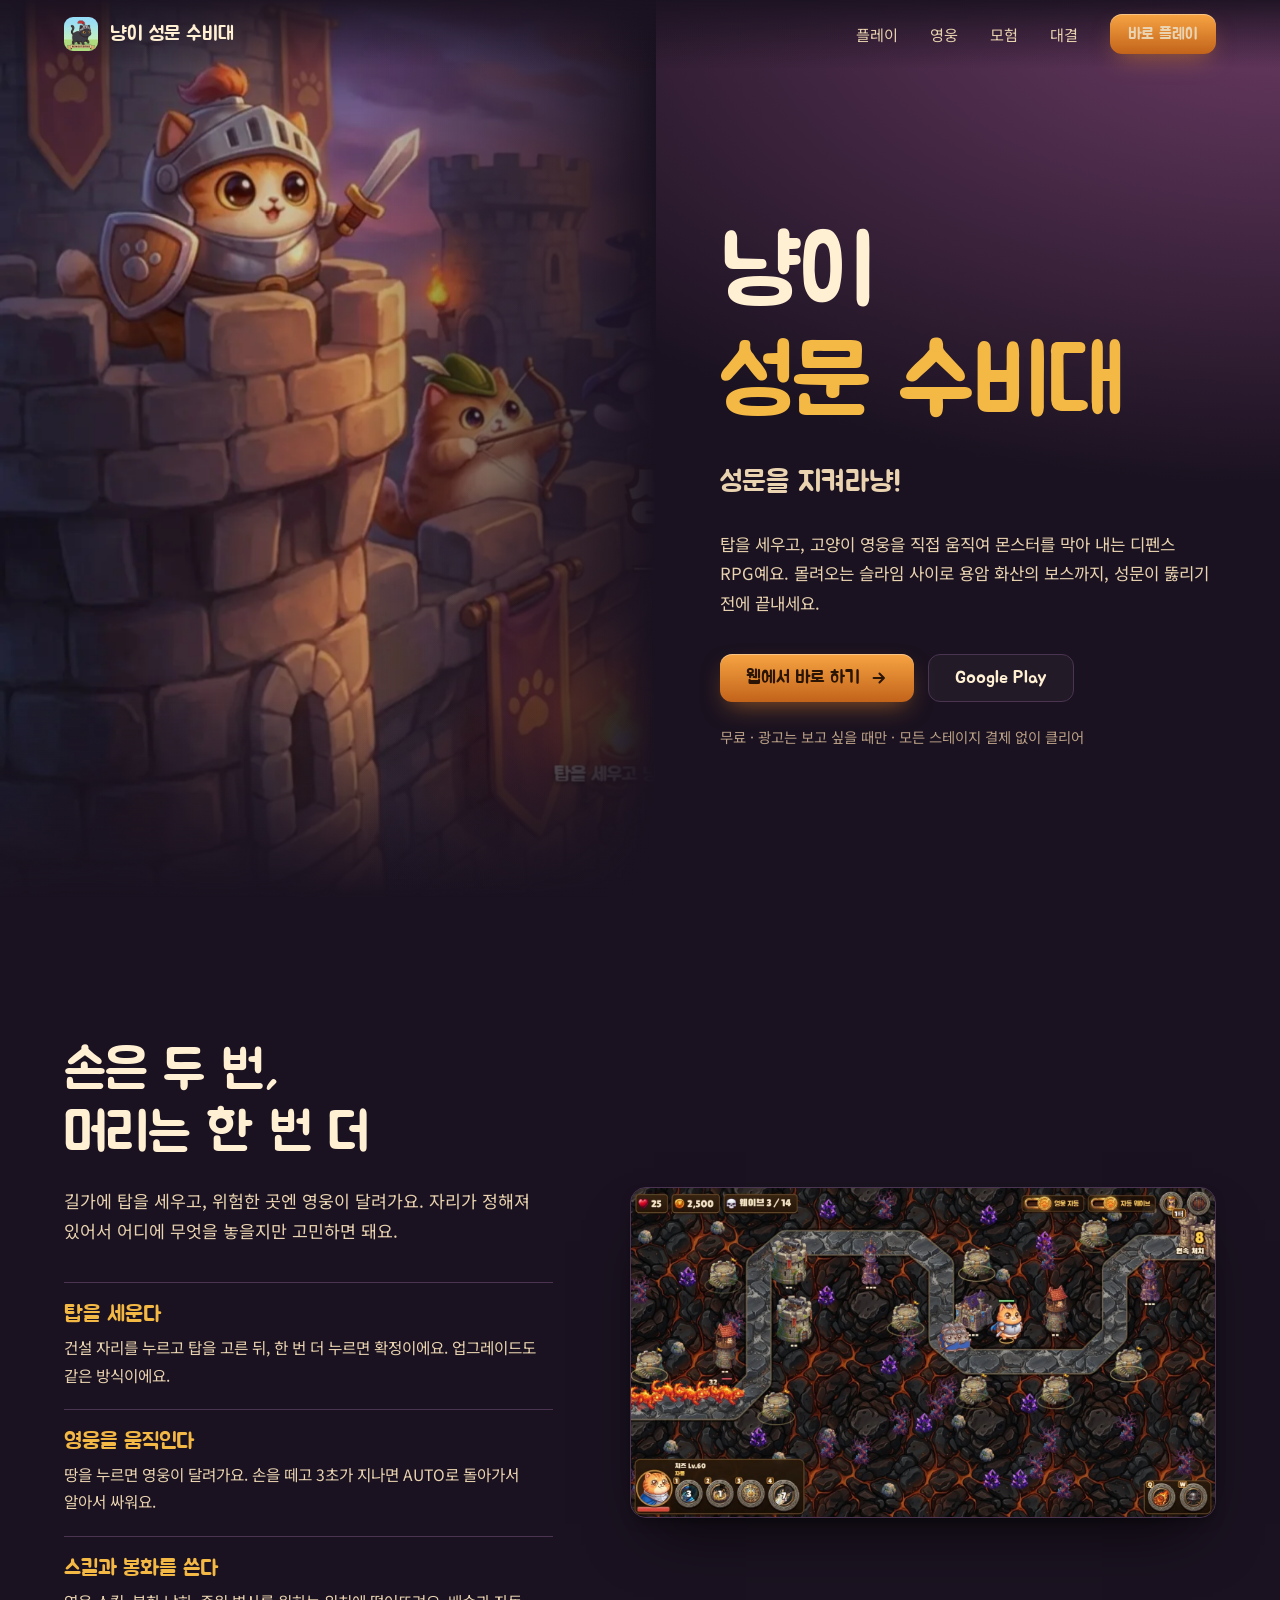
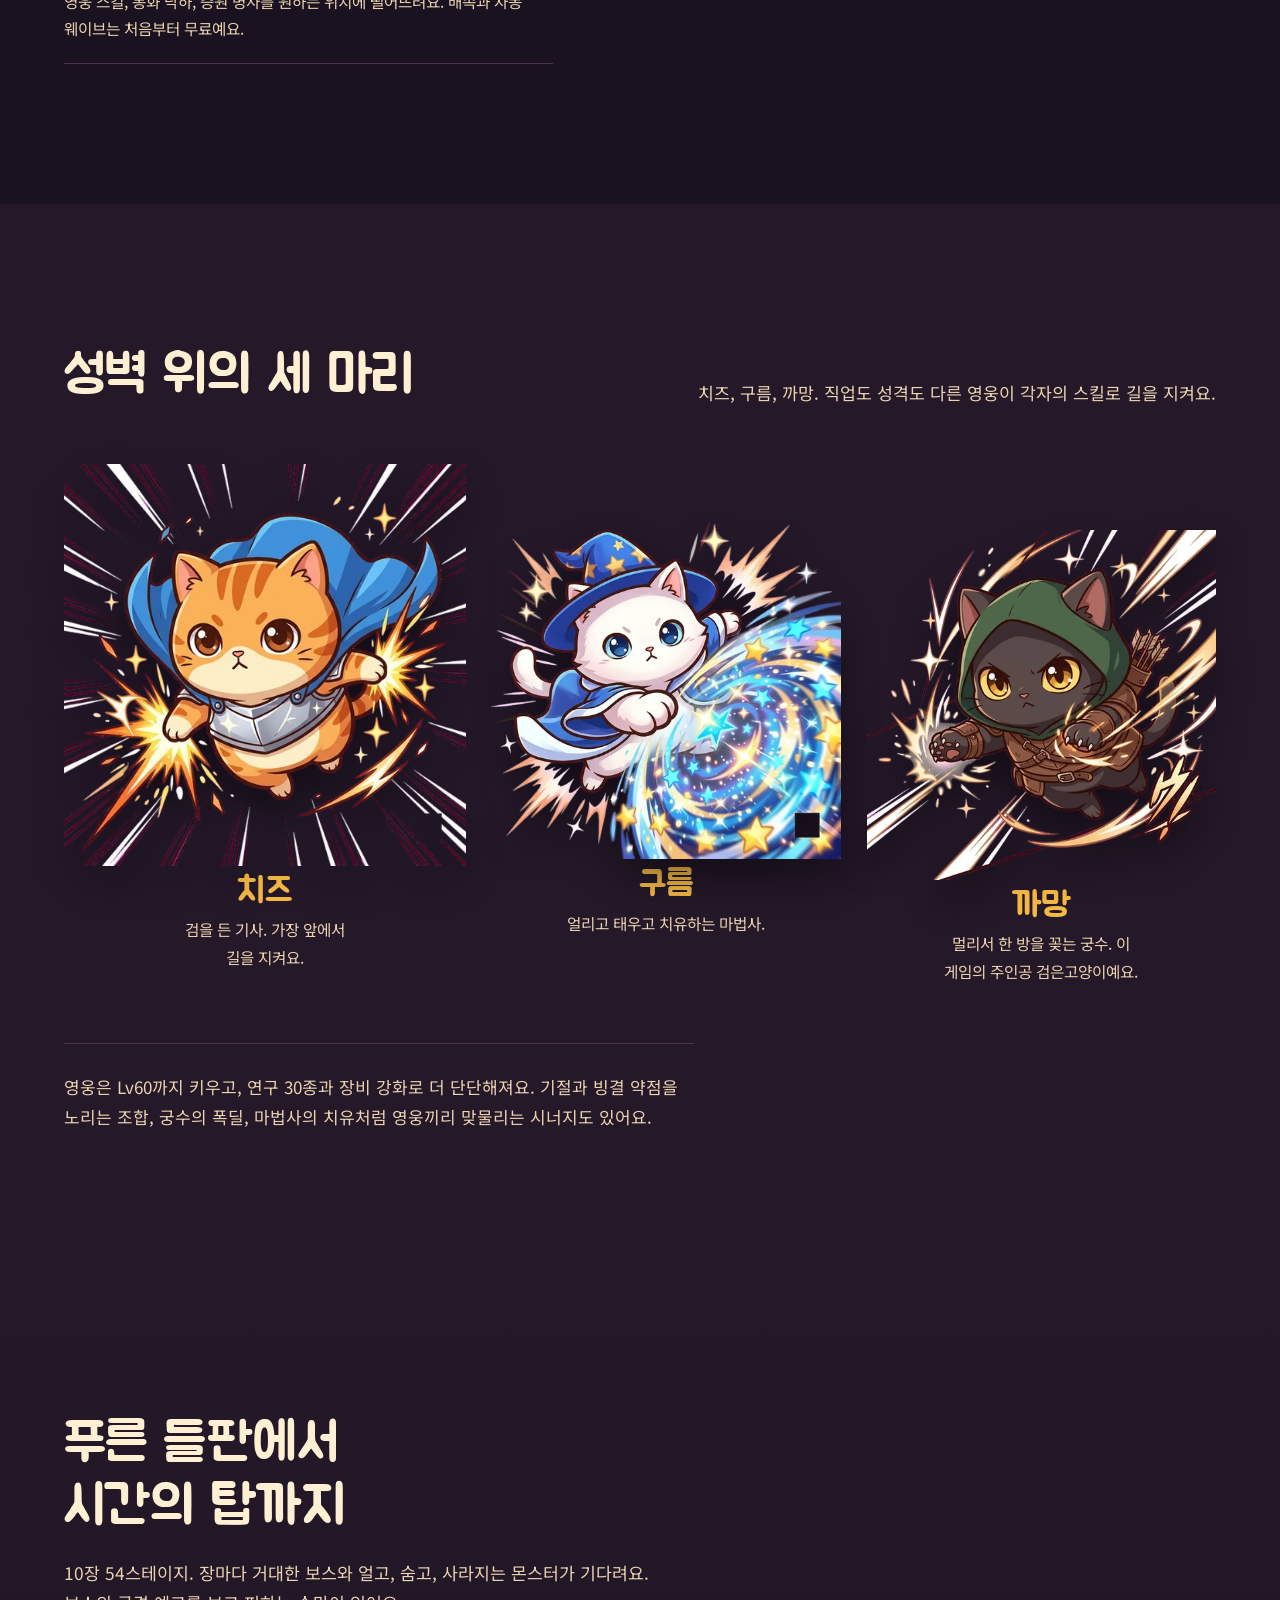
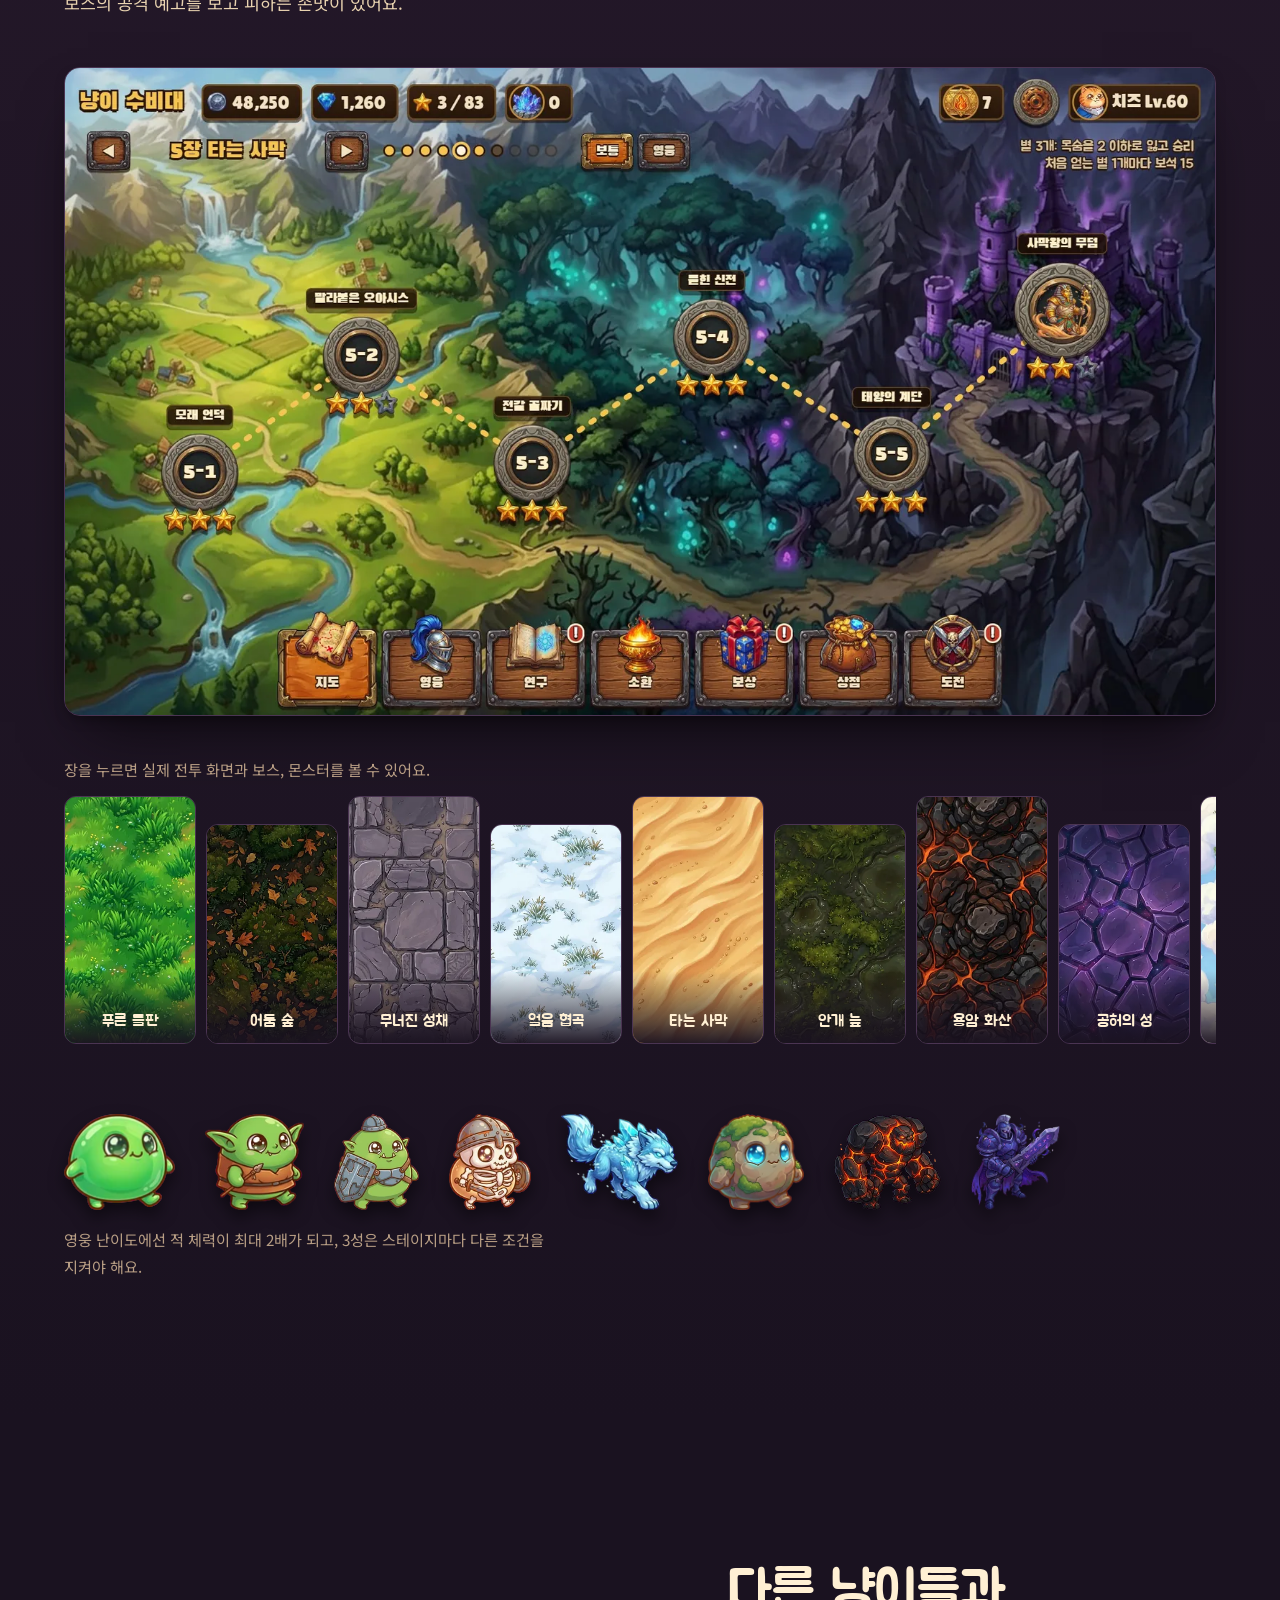
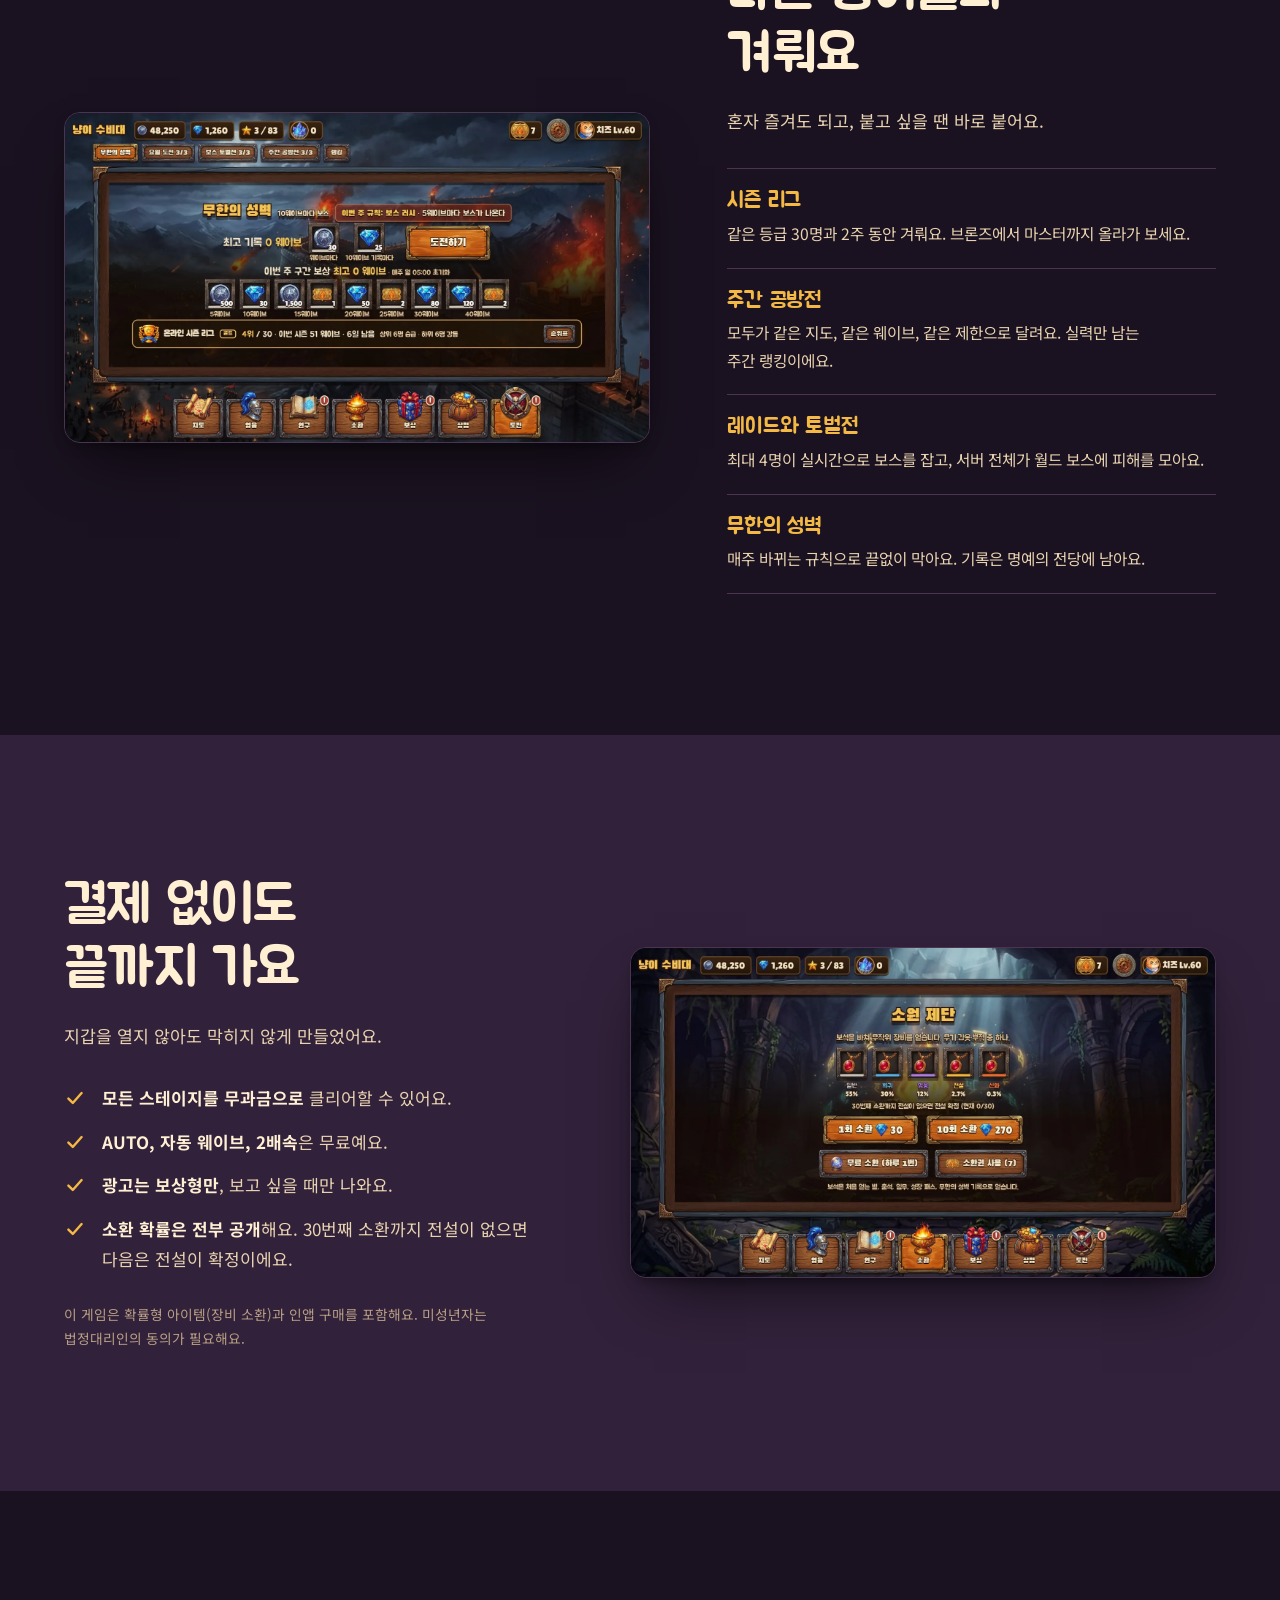
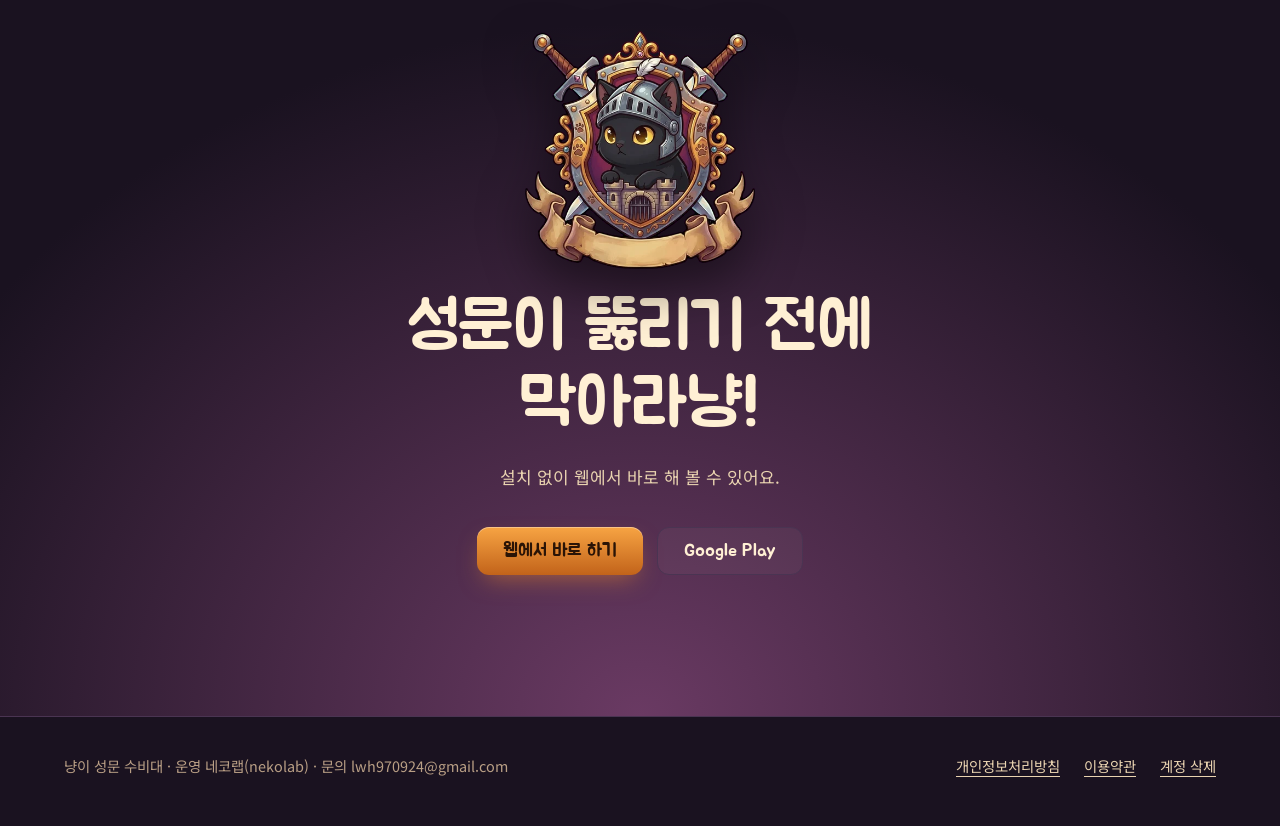
==== nyangi-gate/index.html @ e6c5aacf "feat: 냥이 성문 수비대 소개 페이지(장별 전투 화면 팝업), 허브에서 연결" ====
<!doctype html>
<html lang="ko">
<head>
  <meta charset="utf-8">
  <meta name="viewport" content="width=device-width, initial-scale=1">
  <title>냥이 성문 수비대: 고양이 디펜스</title>
  <meta name="description" content="고양이 영웅과 탑으로 성문을 지키는 모바일 디펜스 RPG. 10장 54스테이지, 온라인 시즌 리그와 주간 공방전. 모든 스테이지는 결제 없이 깰 수 있어요.">
  <meta name="theme-color" content="#1a1220">
  <meta property="og:title" content="냥이 성문 수비대">
  <meta property="og:description" content="고양이 영웅과 탑으로 성문을 지켜라냥!">
  <meta property="og:image" content="https://pabang0620.github.io/nyangi-gate/a/hero.webp">
  <meta property="og:url" content="https://pabang0620.github.io/nyangi-gate/">
  <link rel="canonical" href="https://pabang0620.github.io/nyangi-gate/">
  <link rel="icon" href="a/icon.png">
  <link rel="preconnect" href="https://fonts.googleapis.com">
  <link rel="preconnect" href="https://fonts.gstatic.com" crossorigin>
  <link rel="stylesheet" href="https://fonts.googleapis.com/css2?family=Noto+Sans+KR:wght@400;500;700&display=swap">
  <link rel="preload" href="fonts/Jua-Regular.ttf" as="font" type="font/ttf" crossorigin>
  <link rel="stylesheet" href="style.css">
</head>
<body>

<header class="bar">
  <a class="bar-brand" href="#top"><img src="a/icon.png" alt="" width="34" height="34">냥이 성문 수비대</a>
  <nav aria-label="주요 메뉴">
    <a href="#play">플레이</a>
    <a href="#cats">영웅</a>
    <a href="#adventure">모험</a>
    <a href="#online">대결</a>
    <a class="btn btn-main" href="https://pabang0620.github.io/nyangi-gate-play/" style="min-height:40px;padding:0 18px;font-size:1rem">바로 플레이</a>
  </nav>
</header>

<main id="top">
  <div class="hero">
    <div class="hero-art">
      <img src="a/hero.webp" alt="성벽 위에서 성문을 지키는 기사, 궁수, 마법사 고양이" width="780" height="1080" fetchpriority="high">
    </div>
    <div class="hero-text">
      <h1>냥이<b>성문 수비대</b></h1>
      <p class="hero-tag">성문을 지켜라냥!</p>
      <p class="hero-sub">탑을 세우고, 고양이 영웅을 직접 움직여 몬스터를 막아 내는 디펜스 RPG예요. 몰려오는 슬라임 사이로 용암 화산의 보스까지, 성문이 뚫리기 전에 끝내세요.</p>
      <div class="hero-cta">
        <a class="btn btn-main" href="https://pabang0620.github.io/nyangi-gate-play/">웹에서 바로 하기
          <svg viewBox="0 0 20 20" fill="none" stroke="currentColor" stroke-width="2.2" stroke-linecap="round" stroke-linejoin="round" aria-hidden="true"><path d="M4 10h11M10.5 5l5 5-5 5"/></svg>
        </a>
        <a class="btn btn-ghost" href="https://play.google.com/store/apps/details?id=com.nyangi.gate">Google Play</a>
      </div>
      <p class="hero-note">무료 · 광고는 보고 싶을 때만 · 모든 스테이지 결제 없이 클리어</p>
    </div>
  </div>

  <section class="play" id="play">
    <div class="wrap play-grid">
      <div>
        <h2>손은 두 번,<br>머리는 한 번 더</h2>
        <p class="lead">길가에 탑을 세우고, 위험한 곳엔 영웅이 달려가요. 자리가 정해져 있어서 어디에 무엇을 놓을지만 고민하면 돼요.</p>
        <div class="steps">
          <div>
            <h3>탑을 세운다</h3>
            <p>건설 자리를 누르고 탑을 고른 뒤, 한 번 더 누르면 확정이에요. 업그레이드도 같은 방식이에요.</p>
          </div>
          <div>
            <h3>영웅을 움직인다</h3>
            <p>땅을 누르면 영웅이 달려가요. 손을 떼고 3초가 지나면 AUTO로 돌아가서 알아서 싸워요.</p>
          </div>
          <div>
            <h3>스킬과 봉화를 쓴다</h3>
            <p>영웅 스킬, 봉화 낙하, 증원 병사를 원하는 위치에 떨어뜨려요. 배속과 자동 웨이브는 처음부터 무료예요.</p>
          </div>
        </div>
      </div>
      <figure class="shot">
        <img src="a/battle.webp" alt="용암 화산 전투 화면. 용암 길 위로 도마뱀 몬스터가 몰려오고 탑과 영웅이 막고 있다" width="1600" height="900" loading="lazy">
      </figure>
    </div>
  </section>

  <section class="cats" id="cats">
    <div class="wrap">
      <div class="cats-head">
        <h2>성벽 위의 세 마리</h2>
        <p class="lead" style="margin:0">치즈, 구름, 까망. 직업도 성격도 다른 영웅이 각자의 스킬로 길을 지켜요.</p>
      </div>
      <div class="cat-row">
        <div class="cat">
          <img src="a/cat_knight.webp" alt="망토를 휘날리며 달려드는 기사 고양이 치즈" width="520" height="520" loading="lazy">
          <h3>치즈</h3>
          <p>검을 든 기사. 가장 앞에서 길을 지켜요.</p>
        </div>
        <div class="cat">
          <img src="a/cat_mage.webp" alt="지팡이를 든 마법사 고양이 구름" width="520" height="503" loading="lazy">
          <h3>구름</h3>
          <p>얼리고 태우고 치유하는 마법사.</p>
        </div>
        <div class="cat">
          <img src="a/cat_ranger.webp" alt="활을 든 궁수 고양이 까망" width="520" height="520" loading="lazy">
          <h3>까망</h3>
          <p>멀리서 한 방을 꽂는 궁수. 이 게임의 주인공 검은고양이예요.</p>
        </div>
      </div>
      <p class="synergy">영웅은 Lv60까지 키우고, 연구 30종과 장비 강화로 더 단단해져요. 기절과 빙결 약점을 노리는 조합, 궁수의 폭딜, 마법사의 치유처럼 영웅끼리 맞물리는 시너지도 있어요.</p>
    </div>
  </section>

  <section class="adv" id="adventure">
    <div class="wrap">
      <h2>푸른 들판에서<br>시간의 탑까지</h2>
      <p class="lead">10장 54스테이지. 장마다 거대한 보스와 얼고, 숨고, 사라지는 몬스터가 기다려요. 보스의 공격 예고를 보고 피하는 손맛이 있어요.</p>
      <figure class="shot">
        <img src="a/map.webp" alt="5장 타는 사막 월드맵. 스테이지가 별 3개 기준으로 이어져 있다" width="1600" height="900" loading="lazy">
      </figure>
      <p class="chapters-hint">장을 누르면 실제 전투 화면과 보스, 몬스터를 볼 수 있어요.</p>
      <div class="chapters" role="list" aria-label="10개 장">
        <button type="button" class="chapter" role="listitem" data-i="0" aria-haspopup="dialog" aria-label="1장 푸른 들판 자세히 보기"><img src="a/bg_grass.webp" alt="" loading="lazy"><span>푸른 들판</span></button>
        <button type="button" class="chapter" role="listitem" data-i="1" aria-haspopup="dialog" aria-label="2장 어둠 숲 자세히 보기"><img src="a/bg_forest.webp" alt="" loading="lazy"><span>어둠 숲</span></button>
        <button type="button" class="chapter" role="listitem" data-i="2" aria-haspopup="dialog" aria-label="3장 무너진 성채 자세히 보기"><img src="a/bg_ruin.webp" alt="" loading="lazy"><span>무너진 성채</span></button>
        <button type="button" class="chapter" role="listitem" data-i="3" aria-haspopup="dialog" aria-label="4장 얼음 협곡 자세히 보기"><img src="a/bg_snow.webp" alt="" loading="lazy"><span>얼음 협곡</span></button>
        <button type="button" class="chapter" role="listitem" data-i="4" aria-haspopup="dialog" aria-label="5장 타는 사막 자세히 보기"><img src="a/bg_desert.webp" alt="" loading="lazy"><span>타는 사막</span></button>
        <button type="button" class="chapter" role="listitem" data-i="5" aria-haspopup="dialog" aria-label="6장 안개 늪 자세히 보기"><img src="a/bg_swamp.webp" alt="" loading="lazy"><span>안개 늪</span></button>
        <button type="button" class="chapter" role="listitem" data-i="6" aria-haspopup="dialog" aria-label="7장 용암 화산 자세히 보기"><img src="a/bg_volcano.webp" alt="" loading="lazy"><span>용암 화산</span></button>
        <button type="button" class="chapter" role="listitem" data-i="7" aria-haspopup="dialog" aria-label="8장 공허의 성 자세히 보기"><img src="a/bg_void.webp" alt="" loading="lazy"><span>공허의 성</span></button>
        <button type="button" class="chapter" role="listitem" data-i="8" aria-haspopup="dialog" aria-label="9장 하늘 정원 자세히 보기"><img src="a/bg_sky.webp" alt="" loading="lazy"><span>하늘 정원</span></button>
        <button type="button" class="chapter" role="listitem" data-i="9" aria-haspopup="dialog" aria-label="10장 시간의 탑 자세히 보기"><img src="a/bg_clock.webp" alt="" loading="lazy"><span>시간의 탑</span></button>
      </div>
      <div class="mobs" aria-hidden="true">
        <img src="a/e_slime.webp" alt="" loading="lazy">
        <img src="a/e_goblin.webp" alt="" loading="lazy">
        <img src="a/e_orc.webp" alt="" loading="lazy">
        <img src="a/e_skeleton.webp" alt="" loading="lazy">
        <img src="a/e_frostwolf.webp" alt="" loading="lazy">
        <img src="a/e_golem.webp" alt="" loading="lazy">
        <img src="a/e_lavagolem.webp" alt="" loading="lazy">
        <img src="a/e_voidknight.webp" alt="" loading="lazy">
      </div>
      <p class="mobs-note">영웅 난이도에선 적 체력이 최대 2배가 되고, 3성은 스테이지마다 다른 조건을 지켜야 해요.</p>
    </div>
  </section>

  <section class="online" id="online">
    <div class="wrap online-grid">
      <figure class="shot">
        <img src="a/league.webp" alt="무한의 성벽 도전 화면. 주간 구간 보상과 온라인 시즌 리그 순위가 보인다" width="1600" height="900" loading="lazy">
      </figure>
      <div>
        <h2>다른 냥이들과<br>겨뤄요</h2>
        <p class="lead">혼자 즐겨도 되고, 붙고 싶을 땐 바로 붙어요.</p>
        <div class="modes">
          <div>
            <h3>시즌 리그</h3>
            <p>같은 등급 30명과 2주 동안 겨뤄요. 브론즈에서 마스터까지 올라가 보세요.</p>
          </div>
          <div>
            <h3>주간 공방전</h3>
            <p>모두가 같은 지도, 같은 웨이브, 같은 제한으로 달려요. 실력만 남는 주간 랭킹이에요.</p>
          </div>
          <div>
            <h3>레이드와 토벌전</h3>
            <p>최대 4명이 실시간으로 보스를 잡고, 서버 전체가 월드 보스에 피해를 모아요.</p>
          </div>
          <div>
            <h3>무한의 성벽</h3>
            <p>매주 바뀌는 규칙으로 끝없이 막아요. 기록은 명예의 전당에 남아요.</p>
          </div>
        </div>
      </div>
    </div>
  </section>

  <section class="fair" id="fair">
    <div class="wrap fair-grid">
      <div>
        <h2>결제 없이도<br>끝까지 가요</h2>
        <p class="lead">지갑을 열지 않아도 막히지 않게 만들었어요.</p>
        <ul>
          <li>
            <svg viewBox="0 0 20 20" fill="none" stroke="currentColor" stroke-width="2.2" stroke-linecap="round" stroke-linejoin="round" aria-hidden="true"><path d="M4 10.5l4 4 8-9"/></svg>
            <span><b>모든 스테이지를 무과금으로</b> 클리어할 수 있어요.</span>
          </li>
          <li>
            <svg viewBox="0 0 20 20" fill="none" stroke="currentColor" stroke-width="2.2" stroke-linecap="round" stroke-linejoin="round" aria-hidden="true"><path d="M4 10.5l4 4 8-9"/></svg>
            <span><b>AUTO, 자동 웨이브, 2배속</b>은 무료예요.</span>
          </li>
          <li>
            <svg viewBox="0 0 20 20" fill="none" stroke="currentColor" stroke-width="2.2" stroke-linecap="round" stroke-linejoin="round" aria-hidden="true"><path d="M4 10.5l4 4 8-9"/></svg>
            <span><b>광고는 보상형만</b>, 보고 싶을 때만 나와요.</span>
          </li>
          <li>
            <svg viewBox="0 0 20 20" fill="none" stroke="currentColor" stroke-width="2.2" stroke-linecap="round" stroke-linejoin="round" aria-hidden="true"><path d="M4 10.5l4 4 8-9"/></svg>
            <span><b>소환 확률은 전부 공개</b>해요. 30번째 소환까지 전설이 없으면 다음은 전설이 확정이에요.</span>
          </li>
        </ul>
        <p class="fine">이 게임은 확률형 아이템(장비 소환)과 인앱 구매를 포함해요. 미성년자는 법정대리인의 동의가 필요해요.</p>
      </div>
      <figure class="shot">
        <img src="a/summon.webp" alt="소원 제단 소환 화면. 일반 55%, 희귀 30%, 영웅 12%, 전설 2.7%, 신화 0.3% 확률이 적혀 있다" width="1600" height="900" loading="lazy">
      </figure>
    </div>
  </section>

  <section class="final">
    <div class="wrap">
      <img src="a/emblem.webp" alt="" width="420" height="435" loading="lazy">
      <h2>성문이 뚫리기 전에<br>막아라냥!</h2>
      <p>설치 없이 웹에서 바로 해 볼 수 있어요.</p>
      <div class="hero-cta">
        <a class="btn btn-main" href="https://pabang0620.github.io/nyangi-gate-play/">웹에서 바로 하기</a>
        <a class="btn btn-ghost" href="https://play.google.com/store/apps/details?id=com.nyangi.gate">Google Play</a>
      </div>
    </div>
  </section>
</main>

<footer>
  <div class="wrap">
    <span>냥이 성문 수비대 · 운영 네코랩(nekolab) · 문의 lwh970924@gmail.com</span>
    <nav aria-label="약관">
      <a href="https://pabang0620.github.io/nyangi-gate-play/policy/privacy.html">개인정보처리방침</a>
      <a href="https://pabang0620.github.io/nyangi-gate-play/policy/terms.html">이용약관</a>
      <a href="https://sites.google.com/view/nyangi-gate-policy/delete-account">계정 삭제</a>
    </nav>
  </div>
</footer>


<div class="cdlg" id="cdlg" role="dialog" aria-modal="true" aria-labelledby="cdlg-title" hidden>
  <div class="cdlg-back" data-close></div>
  <div class="cdlg-card">
    <button type="button" class="cdlg-x" data-close aria-label="닫기">&times;</button>
    <button type="button" class="cdlg-nav cdlg-prev" aria-label="이전 장">&#8249;</button>
    <button type="button" class="cdlg-nav cdlg-next" aria-label="다음 장">&#8250;</button>
    <img class="cdlg-img" id="cdlg-img" alt="">
    <div class="cdlg-body">
      <p class="cdlg-no" id="cdlg-no"></p>
      <h3 id="cdlg-title"></h3>
      <p class="cdlg-boss" id="cdlg-boss"></p>
      <p class="cdlg-story" id="cdlg-story"></p>
      <ul class="cdlg-mobs" id="cdlg-mobs"></ul>
    </div>
  </div>
</div>
<script>
(function () {
  var dlg = document.getElementById('cdlg'), data = null, cur = 0, opener = null;
  function load() { return data ? Promise.resolve(data) : fetch('chapters.json').then(function (r) { return r.json(); }).then(function (d) { data = d; return d; }); }
  function pad(n) { return (n < 10 ? '0' : '') + n; }
  function draw() {
    var c = data[cur];
    document.getElementById('cdlg-img').src = 'a/ch' + pad(c.chapter) + '.webp';
    document.getElementById('cdlg-img').alt = c.chapter + '장 ' + c.name + ' 전투 화면. ' + c.boss.name + ' 보스전';
    document.getElementById('cdlg-no').textContent = c.chapter + '장 · ' + c.stages + '스테이지';
    document.getElementById('cdlg-title').textContent = c.name;
    document.getElementById('cdlg-boss').textContent = '보스 ' + c.boss.title + ' ' + c.boss.name + ' (' + c.bossStage + ')';
    document.getElementById('cdlg-story').textContent = c.story && c.story.line ? c.story.speaker + ': ' + c.story.line : '';
    var ul = document.getElementById('cdlg-mobs'); ul.textContent = '';
    c.gimmicks.forEach(function (g) {
      var li = document.createElement('li'), b = document.createElement('b'), p = document.createElement('span');
      b.textContent = g.name; p.textContent = g.desc + (g.counter ? ' (' + g.counter + ')' : '');
      li.appendChild(b); li.appendChild(document.createTextNode(' ')); li.appendChild(p); ul.appendChild(li);
    });
  }
  function open(i, from) { load().then(function () { cur = i; opener = from || opener; draw(); dlg.hidden = false; document.body.classList.add('cdlg-on'); dlg.querySelector('.cdlg-x').focus(); }); }
  function close() { dlg.hidden = true; document.body.classList.remove('cdlg-on'); if (opener) opener.focus(); }
  function step(d) { cur = (cur + d + data.length) % data.length; draw(); }
  document.querySelectorAll('.chapter').forEach(function (el) { el.addEventListener('click', function () { open(+el.getAttribute('data-i'), el); }); });
  dlg.addEventListener('click', function (e) { if (e.target.hasAttribute('data-close')) close(); });
  dlg.querySelector('.cdlg-prev').addEventListener('click', function () { step(-1); });
  dlg.querySelector('.cdlg-next').addEventListener('click', function () { step(1); });
  document.addEventListener('keydown', function (e) {
    if (dlg.hidden) return;
    if (e.key === 'Escape') close();
    else if (e.key === 'ArrowLeft') step(-1);
    else if (e.key === 'ArrowRight') step(1);
    else if (e.key === 'Tab') { var f = dlg.querySelectorAll('button'), first = f[0], last = f[f.length - 1]; if (e.shiftKey && document.activeElement === first) { e.preventDefault(); last.focus(); } else if (!e.shiftKey && document.activeElement === last) { e.preventDefault(); first.focus(); } }
  });
  var sx = null; dlg.addEventListener('touchstart', function (e) { sx = e.touches[0].clientX; }, { passive: true });
  dlg.addEventListener('touchend', function (e) { if (sx === null) return; var dx = e.changedTouches[0].clientX - sx; sx = null; if (Math.abs(dx) > 60) step(dx < 0 ? 1 : -1); });
})();
</script>

</body>
</html>
---- nyangi-gate/style.css ----
@font-face {
  font-family: "Jua";
  src: url("fonts/Jua-Regular.ttf") format("truetype");
  font-display: swap;
}

:root {
  --ink: #1a1220;
  --ink-2: #241829;
  --ink-3: #31213a;
  --line: #4a3452;
  --cream: #fff0d4;
  --cream-2: #e9d3b0;
  --cream-3: #b99f85;
  --gold: #f4b845;
  --gold-deep: #c98a1c;
  --orange: #ee8a2b;
  --orange-deep: #c2631a;
  --dusk: #6a3a63;
  --ease: cubic-bezier(0.16, 1, 0.3, 1);
  --display: "Jua", "Noto Sans KR", sans-serif;
  --body: "Noto Sans KR", "Apple SD Gothic Neo", "Malgun Gothic", sans-serif;
  --gutter: clamp(20px, 5vw, 72px);
}

* { box-sizing: border-box; margin: 0; }
html { scroll-behavior: smooth; scrollbar-color: var(--gold-deep) var(--ink); scrollbar-width: thin; }
body {
  background: var(--ink);
  color: var(--cream);
  font-family: var(--body);
  font-size: 17px;
  line-height: 1.75;
  word-break: keep-all;
  overflow-wrap: break-word;
  -webkit-font-smoothing: antialiased;
}
::selection { background: var(--gold); color: var(--ink); }
img { display: block; max-width: 100%; height: auto; }
a { color: inherit; text-underline-offset: 0.25em; text-decoration-thickness: 1px; }
:focus-visible { outline: 3px solid var(--gold); outline-offset: 3px; border-radius: 6px; }
h1, h2, h3 { font-family: var(--display); font-weight: 400; line-height: 1.15; text-wrap: balance; letter-spacing: -0.01em; }
p { text-wrap: pretty; max-width: 62ch; }
.num { font-variant-numeric: tabular-nums; }

/* top bar */
.bar {
  position: fixed; inset: 0 0 auto 0; z-index: 20;
  display: flex; align-items: center; justify-content: space-between; gap: 24px;
  padding: 14px var(--gutter);
  background: linear-gradient(to bottom, rgb(26 18 32 / 0.92), rgb(26 18 32 / 0));
}
.bar-brand { display: flex; align-items: center; gap: 12px; text-decoration: none; font-family: var(--display); font-size: 1.25rem; }
.bar-brand img { width: 34px; height: 34px; border-radius: 9px; }
.bar nav { display: flex; align-items: center; gap: clamp(14px, 3vw, 32px); font-size: 0.95rem; }
.bar nav a { text-decoration: none; color: var(--cream-2); }
.bar nav a:hover { color: var(--gold); }
@media (max-width: 720px) { .bar nav a:not(.btn) { display: none; } }

/* buttons */
.btn {
  display: inline-flex; align-items: center; justify-content: center; gap: 10px;
  min-height: 48px; padding: 0 26px; border-radius: 12px;
  font-family: var(--display); font-size: 1.1rem; text-decoration: none; cursor: pointer;
  transition: transform 0.35s var(--ease), box-shadow 0.35s var(--ease), background-color 0.2s;
}
.btn-main {
  background: linear-gradient(to bottom, #f7a443, var(--orange-deep));
  color: #2a1406;
  box-shadow: 0 10px 24px -8px rgb(238 138 43 / 0.55), inset 0 1px 0 rgb(255 255 255 / 0.35);
}
.btn-main:hover { transform: translateY(-2px); box-shadow: 0 16px 28px -8px rgb(238 138 43 / 0.6), inset 0 1px 0 rgb(255 255 255 / 0.35); }
.btn-main:active { transform: translateY(0); }
.btn-ghost { border: 1.5px solid var(--line); color: var(--cream); background: rgb(255 240 212 / 0.04); }
.btn-ghost:hover { border-color: var(--gold); background: rgb(244 184 69 / 0.1); }
.btn svg { width: 18px; height: 18px; }
.btn[aria-disabled="true"] { opacity: 0.5; pointer-events: none; }

/* hero */
.hero {
  min-height: 100svh;
  display: grid; grid-template-columns: minmax(0, 1.05fr) minmax(0, 1fr);
  align-items: stretch;
  background: radial-gradient(120% 90% at 100% 0%, var(--dusk) 0%, var(--ink) 60%);
  overflow: hidden;
}
.hero-text { padding: 140px var(--gutter) 72px; align-self: center; max-width: 720px; justify-self: end; }
.hero h1 { font-size: clamp(3.2rem, 8.4vw, 6rem); color: var(--cream); }
.hero h1 b { font-weight: 400; color: var(--gold); display: block; }
.hero-tag { margin-top: 18px; font-family: var(--display); font-size: clamp(1.3rem, 2.6vw, 1.8rem); color: var(--cream-2); }
.hero-sub { margin-top: 22px; color: var(--cream-2); font-size: 1.05rem; }
.hero-cta { margin-top: 36px; display: flex; flex-wrap: wrap; gap: 14px; }
.hero-note { margin-top: 22px; font-size: 0.9rem; color: var(--cream-3); }
.hero-art { position: relative; min-height: 420px; order: -1; }
.hero-art img { position: absolute; inset: 0; width: 100%; height: 100%; object-fit: cover; object-position: 30% 40%; }
.hero-art::after {
  content: ""; position: absolute; inset: 0;
  background: linear-gradient(to right, transparent 55%, var(--ink) 100%), linear-gradient(to top, var(--ink) 0%, transparent 22%);
}
@media (max-width: 900px) {
  .hero { grid-template-columns: 1fr; min-height: 0; }
  .hero-art { order: 0; min-height: 52svh; }
  .hero-art::after { background: linear-gradient(to top, var(--ink) 0%, transparent 45%); }
  .hero-text { padding-top: 24px; justify-self: start; }
}

/* authored moment: hero arrival */
@keyframes rise { from { opacity: 0; transform: translateY(22px); filter: blur(6px); } to { opacity: 1; transform: none; filter: none; } }
@keyframes reveal { from { clip-path: inset(0 100% 0 0); transform: scale(1.06); } to { clip-path: inset(0); transform: none; } }
.hero-art img { animation: reveal 1.4s var(--ease) both; }
.hero-text > * { animation: rise 1s var(--ease) both; }
.hero-text > :nth-child(1) { animation-delay: 0.25s; }
.hero-text > :nth-child(2) { animation-delay: 0.4s; }
.hero-text > :nth-child(3) { animation-delay: 0.52s; }
.hero-text > :nth-child(4) { animation-delay: 0.64s; }
.hero-text > :nth-child(5) { animation-delay: 0.76s; }
@media (prefers-reduced-motion: reduce) {
  html { scroll-behavior: auto; }
  .hero-art img, .hero-text > * { animation: none; }
  .btn { transition: none; }
}

/* sections */
section { padding: clamp(72px, 11vw, 150px) var(--gutter); position: relative; }
.wrap { max-width: 1240px; margin: 0 auto; }
h2 { font-size: clamp(2rem, 4.6vw, 3.4rem); }
.lead { margin-top: 20px; color: var(--cream-2); font-size: 1.08rem; }
.shot {
  border-radius: 16px; overflow: hidden; border: 1px solid var(--line);
  box-shadow: 0 30px 60px -24px rgb(0 0 0 / 0.7), 0 6px 14px -6px rgb(0 0 0 / 0.5);
  background: var(--ink-2);
}

/* play */
.play { background: var(--ink); }
.play-grid { display: grid; grid-template-columns: minmax(0, 5fr) minmax(0, 6fr); gap: clamp(32px, 6vw, 88px); align-items: center; }
.steps { margin-top: 36px; display: grid; gap: 0; }
.steps div { padding: 20px 0; border-top: 1px solid var(--line); }
.steps div:last-child { border-bottom: 1px solid var(--line); }
.steps h3 { font-size: 1.35rem; color: var(--gold); }
.steps p { margin-top: 6px; color: var(--cream-2); font-size: 0.98rem; }
@media (max-width: 900px) { .play-grid { grid-template-columns: 1fr; } }

/* heroes */
.cats { background: var(--ink-2); overflow: hidden; }
.cats-head { display: flex; justify-content: space-between; align-items: end; gap: 40px; flex-wrap: wrap; }
.cat-row { margin-top: 56px; display: grid; grid-template-columns: 1.15fr 1fr 1fr; gap: clamp(8px, 2vw, 32px); align-items: end; }
.cat { position: relative; text-align: center; }
.cat:nth-child(2) { transform: translateY(-34px); }
.cat:nth-child(3) { transform: translateY(14px); }
.cat img { margin: 0 auto; width: 100%; max-width: 420px; filter: drop-shadow(0 18px 18px rgb(0 0 0 / 0.45)); }
.cat h3 { margin-top: 6px; font-size: clamp(1.6rem, 3vw, 2.2rem); color: var(--gold); }
.cat p { margin: 4px auto 0; color: var(--cream-2); font-size: 0.98rem; max-width: 24ch; }
.synergy { margin-top: 72px; padding-top: 28px; border-top: 1px solid var(--line); color: var(--cream-2); max-width: 70ch; }
@media (max-width: 720px) {
  .cat-row { grid-template-columns: 1fr; gap: 28px; }
  .cat:nth-child(n) { transform: none; }
  .cat img { max-width: 240px; }
}

/* adventure */
.adv { background: linear-gradient(to bottom, var(--ink-2), var(--ink)); }
.adv .shot { margin-top: 48px; }
.chapters { margin-top: 64px; display: flex; gap: 10px; overflow-x: auto; padding-bottom: 14px; scroll-snap-type: x proximity; }
.chapter {
  flex: 0 0 clamp(96px, 11vw, 132px); aspect-ratio: 3 / 5; position: relative; border-radius: 12px; overflow: hidden;
  scroll-snap-align: start; border: 1px solid var(--line);
  transition: transform 0.5s var(--ease);
}
.chapter:nth-child(even) { margin-top: 28px; }
.chapter:hover { transform: translateY(-8px); }
.chapter img { width: 100%; height: 100%; object-fit: cover; }
.chapter span {
  position: absolute; inset: auto 0 0 0; padding: 40px 10px 12px;
  background: linear-gradient(to top, rgb(26 18 32 / 0.95), transparent);
  font-family: var(--display); font-size: 1rem; text-align: center; line-height: 1.25;
}
.mobs { margin-top: 56px; display: flex; flex-wrap: wrap; align-items: end; gap: clamp(10px, 2.4vw, 30px); }
.mobs img { height: clamp(56px, 8vw, 96px); width: auto; filter: drop-shadow(0 8px 8px rgb(0 0 0 / 0.5)); }
.mobs-note { margin-top: 16px; color: var(--cream-3); font-size: 0.95rem; }

/* online */
.online { background: var(--ink); }
.online-grid { display: grid; grid-template-columns: minmax(0, 6fr) minmax(0, 5fr); gap: clamp(32px, 6vw, 88px); align-items: center; }
.modes { margin-top: 32px; }
.modes div { padding: 20px 0; border-top: 1px solid var(--line); }
.modes div:last-child { border-bottom: 1px solid var(--line); }
.modes h3 { font-size: 1.35rem; color: var(--gold); }
.modes p { margin-top: 6px; color: var(--cream-2); font-size: 0.98rem; }
@media (max-width: 900px) { .online-grid { grid-template-columns: 1fr; } .online .shot { order: 2; } }

/* fair */
.fair { background: var(--ink-3); }
.fair-grid { display: grid; grid-template-columns: minmax(0, 5fr) minmax(0, 6fr); gap: clamp(32px, 6vw, 88px); align-items: center; }
.fair ul { margin: 32px 0 0; padding: 0; list-style: none; display: grid; gap: 14px; }
.fair li { display: grid; grid-template-columns: 26px 1fr; gap: 12px; color: var(--cream-2); }
.fair li svg { width: 22px; height: 22px; margin-top: 4px; color: var(--gold); }
.fair li b { color: var(--cream); font-weight: 700; }
.fine { margin-top: 28px; font-size: 0.86rem; color: var(--cream-3); }
@media (max-width: 900px) { .fair-grid { grid-template-columns: 1fr; } }

/* final */
.final { text-align: center; background: radial-gradient(90% 120% at 50% 100%, var(--dusk) 0%, var(--ink) 70%); }
.final img { margin: 0 auto; width: clamp(150px, 20vw, 230px); filter: drop-shadow(0 20px 24px rgb(0 0 0 / 0.5)); }
.final h2 { margin-top: 20px; font-size: clamp(2.2rem, 6vw, 4.2rem); }
.final p { margin: 18px auto 0; color: var(--cream-2); }
.final .hero-cta { justify-content: center; }

footer { padding: 36px var(--gutter) 48px; background: var(--ink); border-top: 1px solid var(--line); color: var(--cream-3); font-size: 0.9rem; }
footer .wrap { display: flex; flex-wrap: wrap; justify-content: space-between; gap: 14px 40px; }
footer nav { display: flex; flex-wrap: wrap; gap: 8px 24px; }
footer a { color: var(--cream-2); }
footer a:hover { color: var(--gold); }

/* chapter cards open a dialog with the real battle screen */
button.chapter { padding: 0; background: none; font: inherit; color: inherit; cursor: pointer; text-align: left; }
.chapters-hint { margin-top: 40px; color: var(--cream-3); font-size: 0.95rem; }
.chapters-hint + .chapters { margin-top: 14px; }
body.cdlg-on { overflow: hidden; }
.cdlg[hidden] { display: none; }
.cdlg { position: fixed; inset: 0; z-index: 100; display: grid; place-items: center; padding: 16px; }
.cdlg-back { position: absolute; inset: 0; background: rgb(10 6 14 / 0.82); }
.cdlg-card { position: relative; width: min(960px, 100%); max-height: calc(100dvh - 32px); overflow: auto; background: var(--ink-2); border: 1px solid var(--line); border-radius: 16px; }
.cdlg-img { display: block; width: 100%; aspect-ratio: 16 / 9; object-fit: cover; background: var(--ink); }
.cdlg-body { padding: 20px 24px 26px; display: grid; gap: 8px; }
.cdlg-no { color: var(--gold); font-size: 0.9rem; }
.cdlg-body h3 { font-size: clamp(1.6rem, 3.4vw, 2.2rem); }
.cdlg-boss { color: var(--cream); }
.cdlg-story { color: var(--cream-3); font-size: 0.95rem; }
.cdlg-mobs { list-style: none; margin: 6px 0 0; padding: 0; display: grid; gap: 6px; }
.cdlg-mobs li { color: var(--cream-2); font-size: 0.95rem; }
.cdlg-mobs b { color: var(--gold); font-weight: 700; }
.cdlg-x, .cdlg-nav { position: absolute; z-index: 2; width: 44px; height: 44px; border-radius: 50%; border: 1px solid var(--line); background: rgb(26 18 32 / 0.82); color: var(--cream); font-size: 1.7rem; line-height: 1; cursor: pointer; display: grid; place-items: center; }
.cdlg-x { top: 10px; right: 10px; }
.cdlg-nav { top: min(25vw, 220px); transform: translateY(-50%); }
.cdlg-prev { left: 10px; } .cdlg-next { right: 10px; }
.cdlg-x:hover, .cdlg-nav:hover { border-color: var(--gold); color: var(--gold); }
@media (prefers-reduced-motion: reduce) { .chapter { transition: none; } }
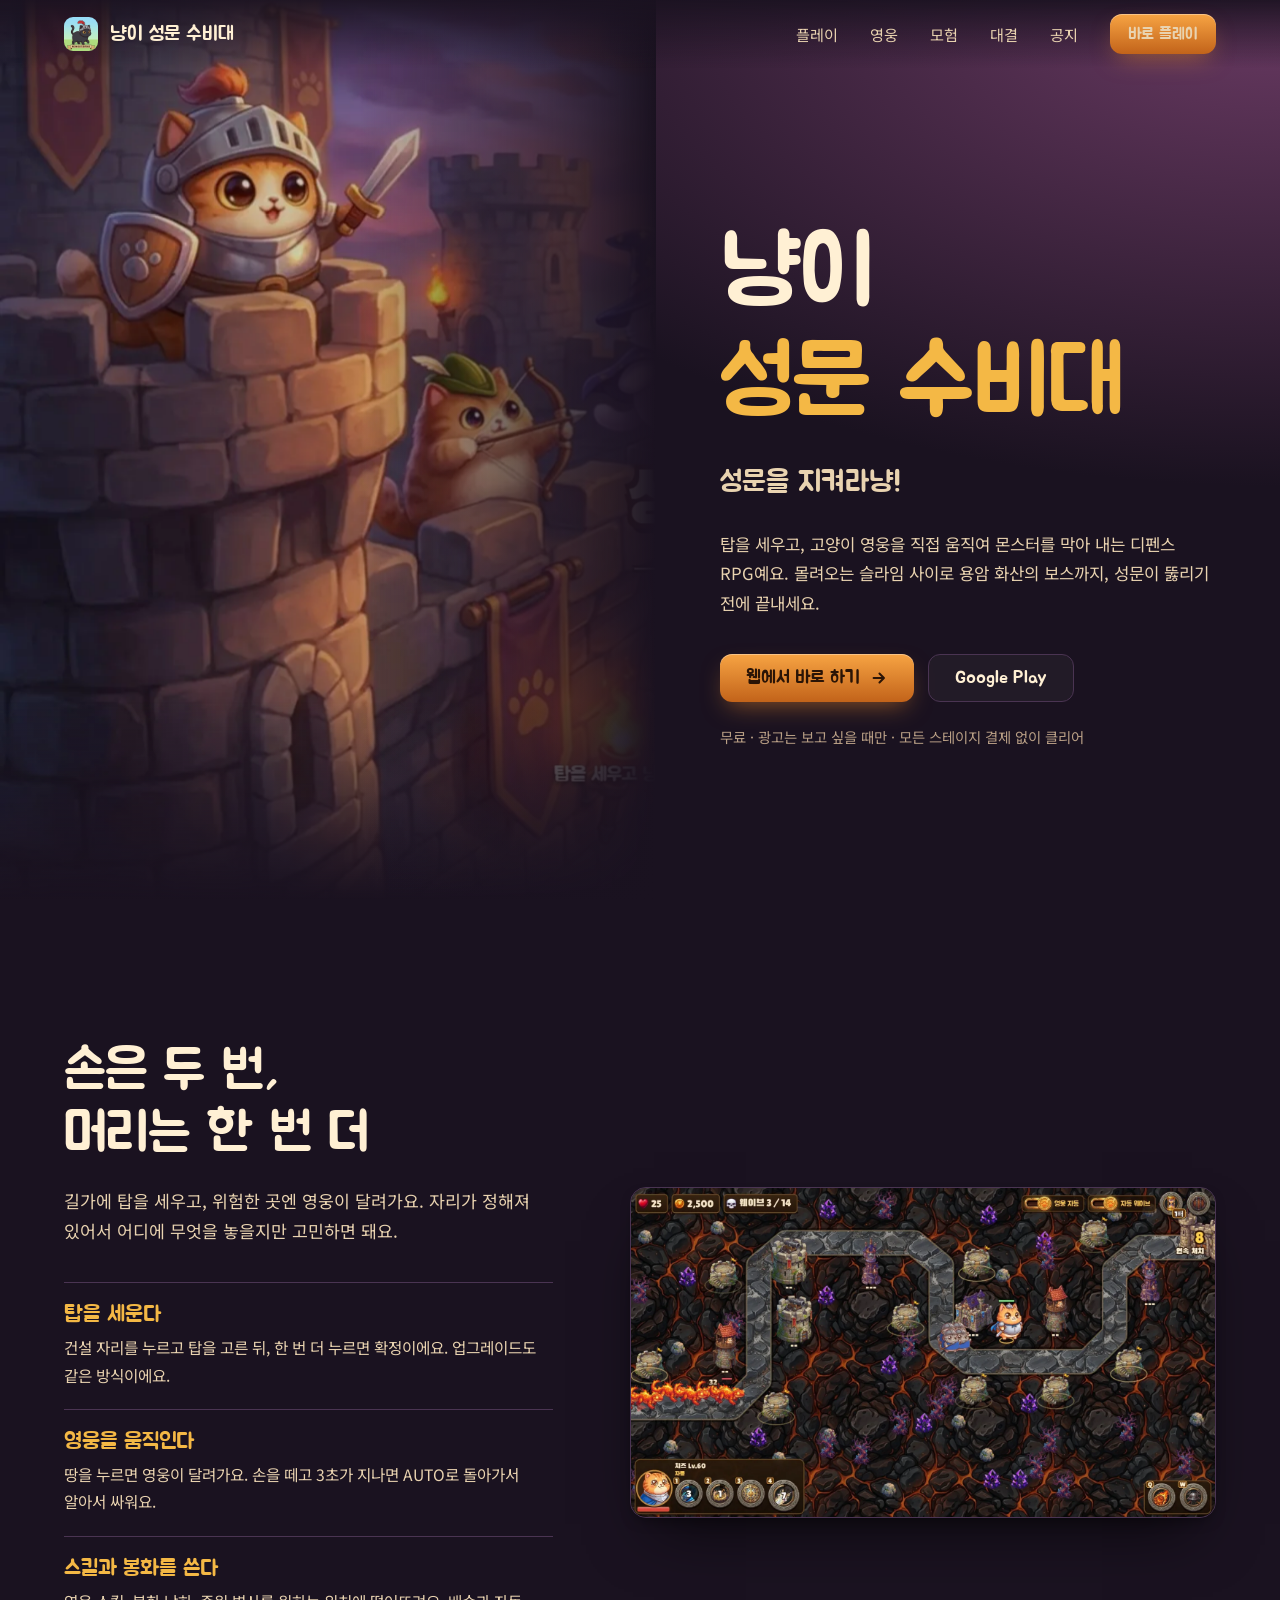
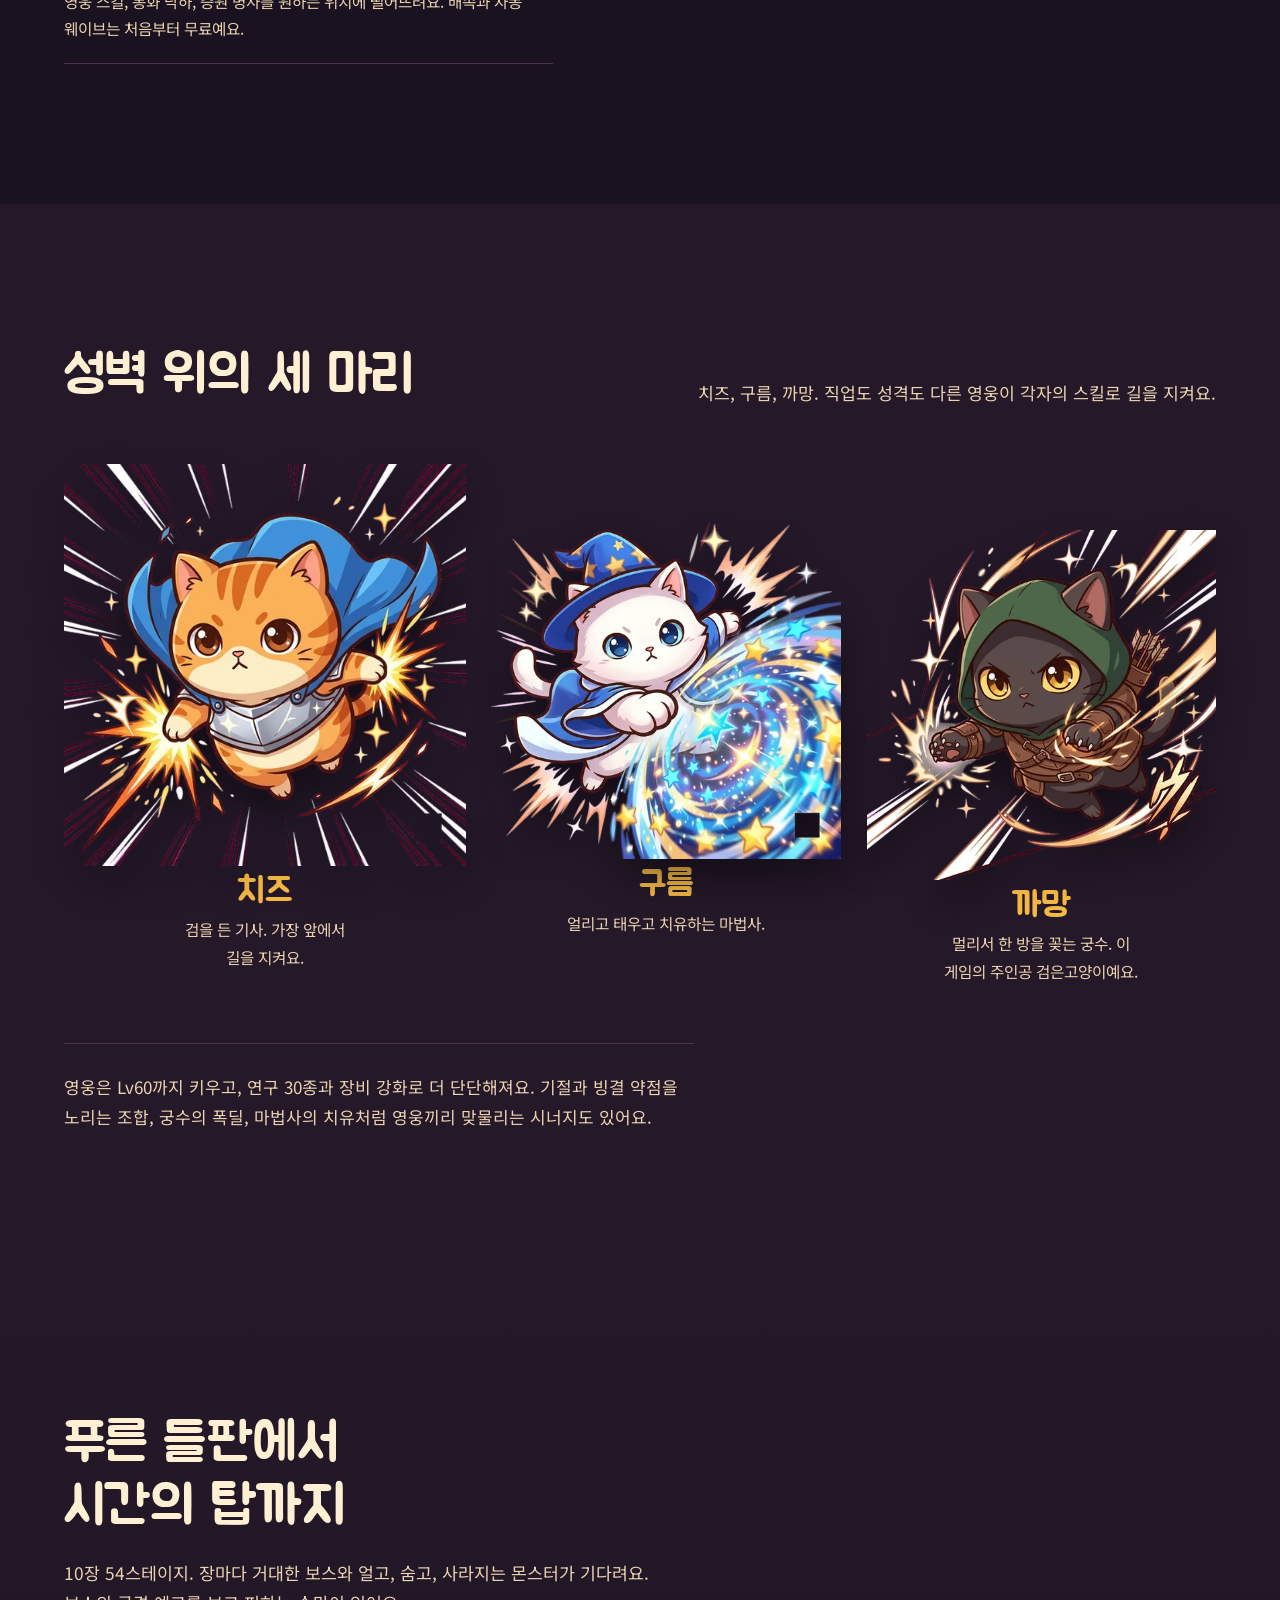
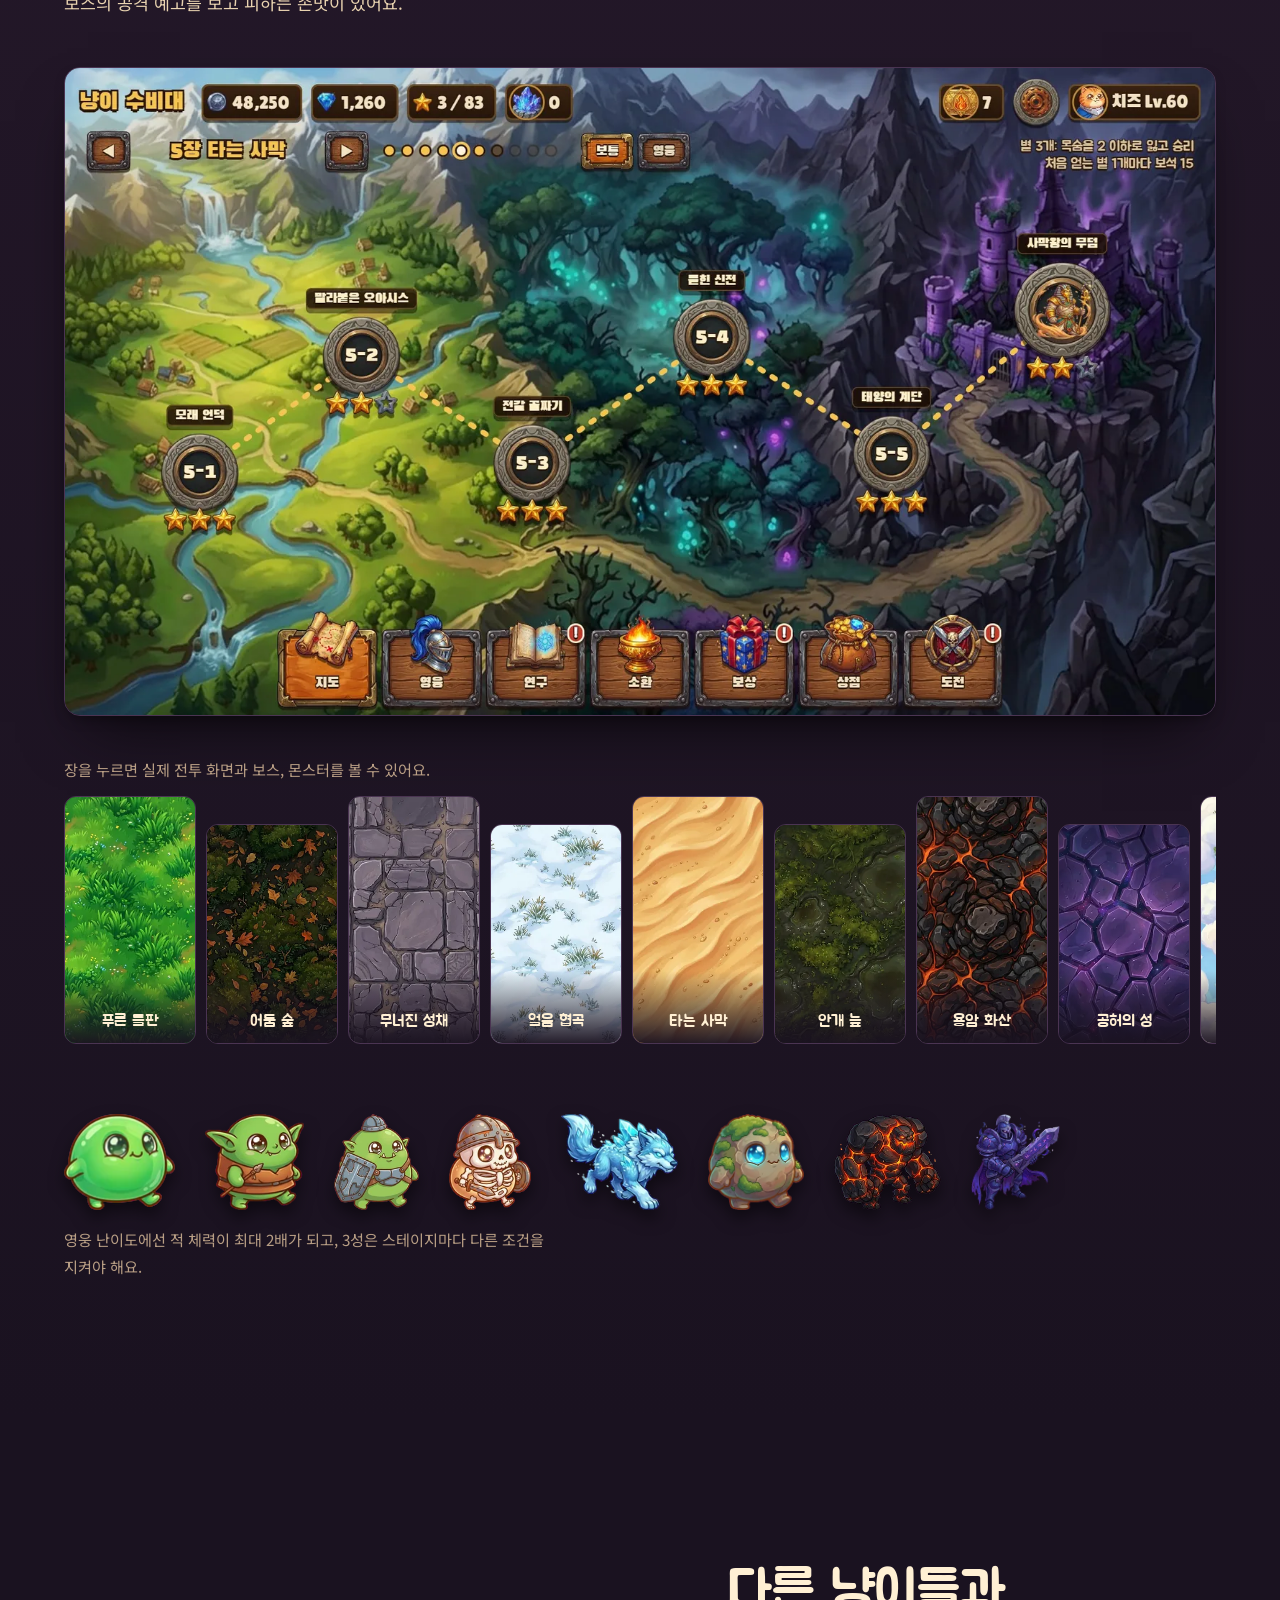
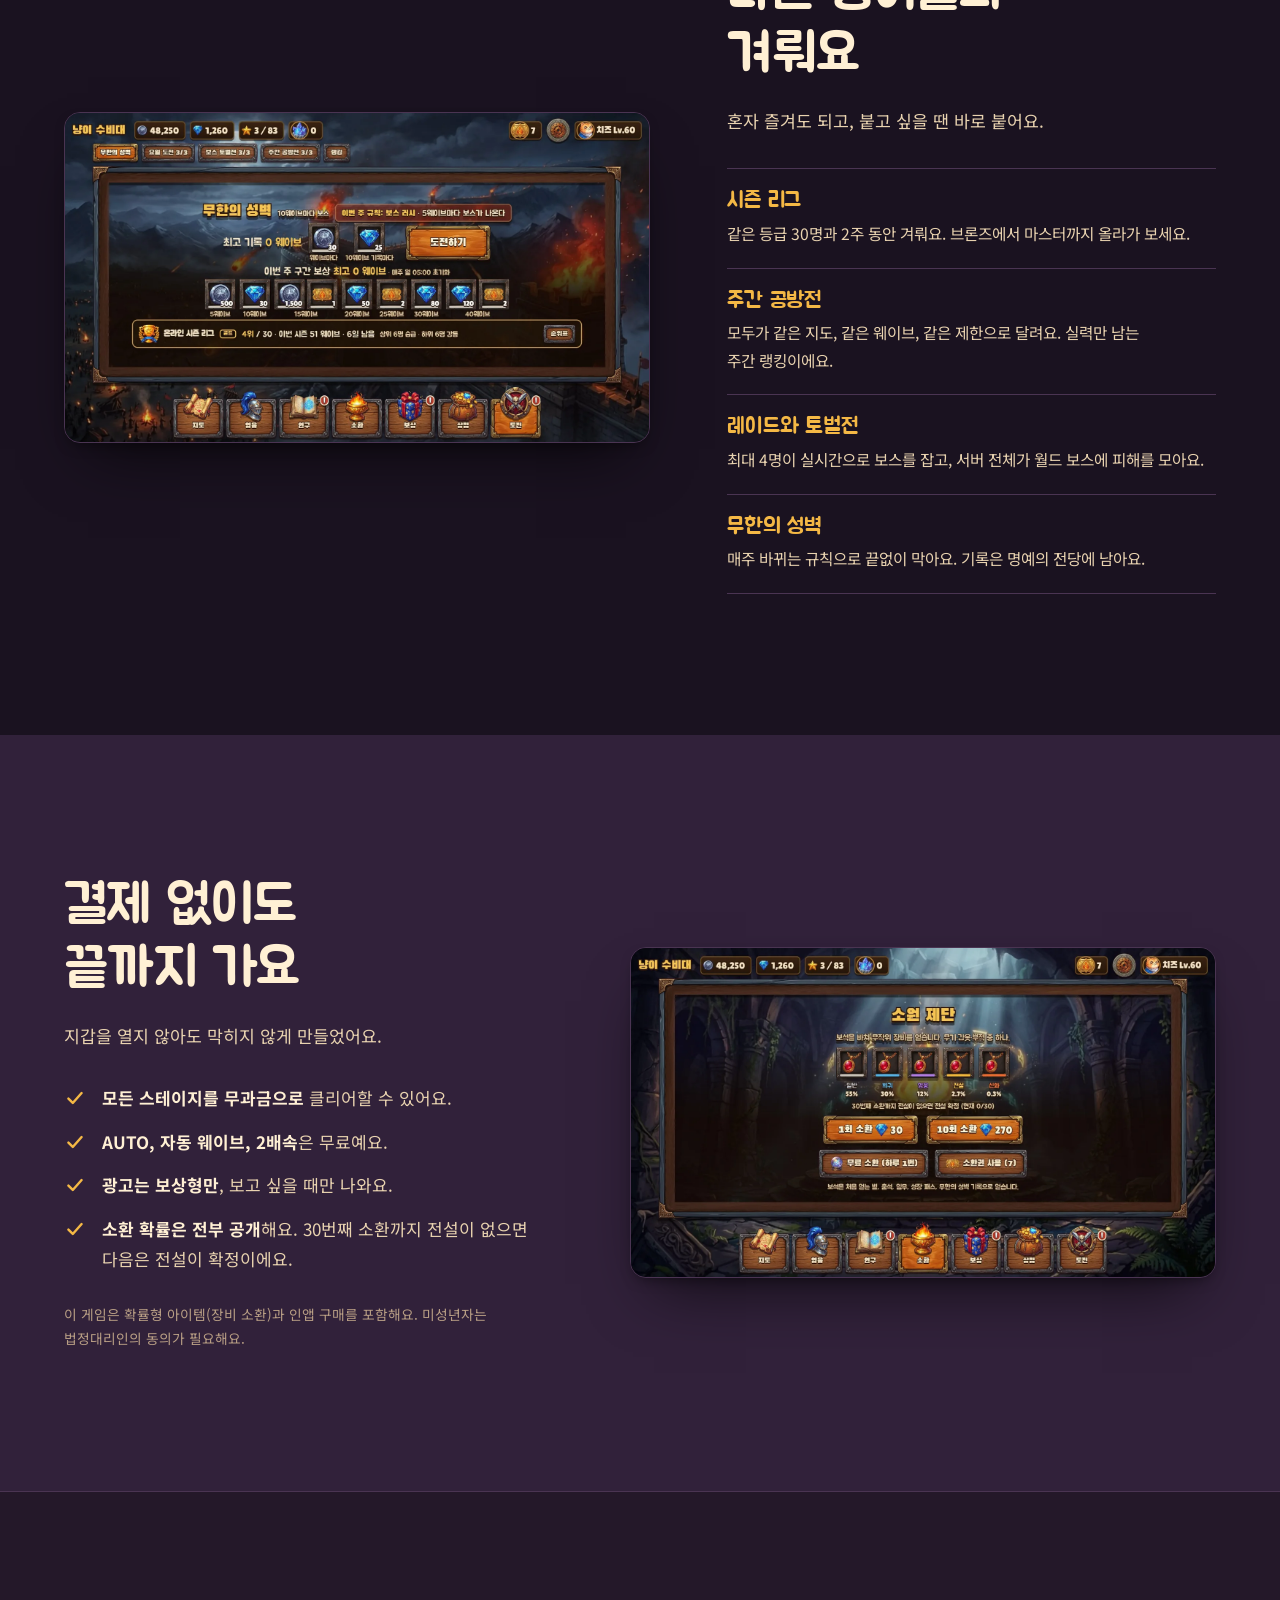
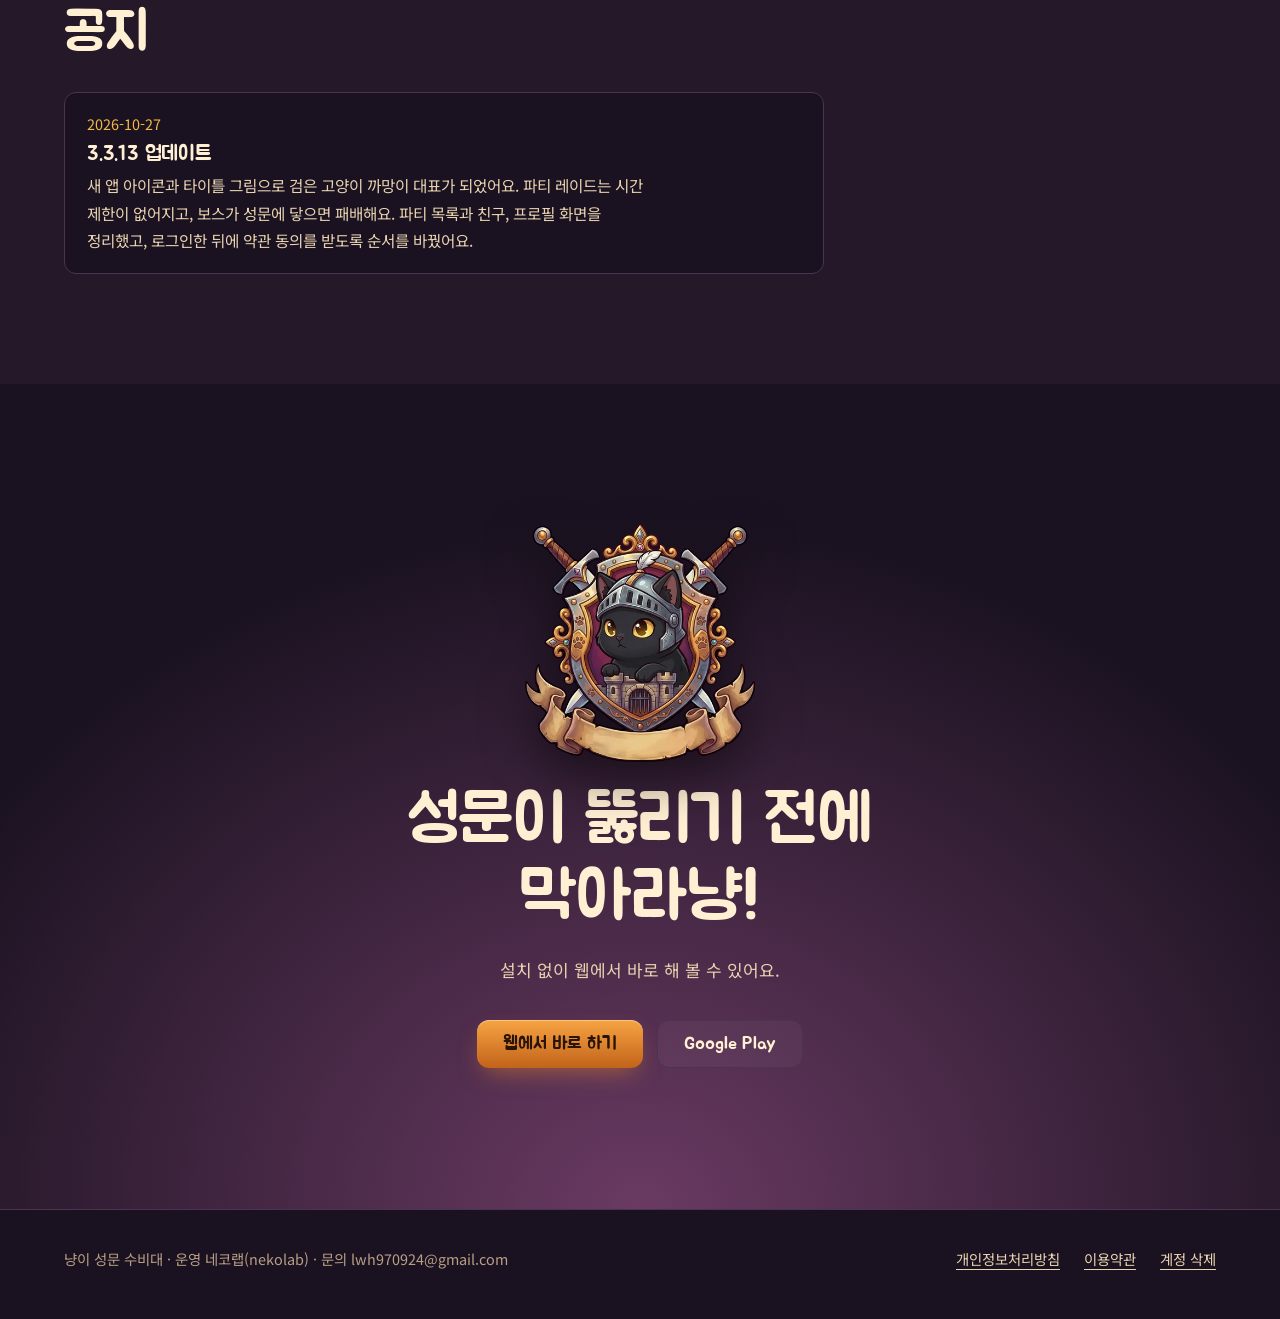
==== commit 118849a0: "feat: 소개 페이지에 공지 구역(notices.json)" ====
--- a/nyangi-gate/index.html
+++ b/nyangi-gate/index.html
@@ -27,6 +27,7 @@
     <a href="#cats">영웅</a>
     <a href="#adventure">모험</a>
     <a href="#online">대결</a>
+    <a href="#notice">공지</a>
     <a class="btn btn-main" href="https://pabang0620.github.io/nyangi-gate-play/" style="min-height:40px;padding:0 18px;font-size:1rem">바로 플레이</a>
   </nav>
 </header>
@@ -198,6 +199,13 @@
     </div>
   </section>
 
+  <section class="notice" id="notice">
+    <div class="wrap">
+      <h2>공지</h2>
+      <ul class="notice-list" id="notice-list"><li class="notice-empty">공지를 불러오는 중이에요.</li></ul>
+    </div>
+  </section>
+
   <section class="final">
     <div class="wrap">
       <img src="a/emblem.webp" alt="" width="420" height="435" loading="lazy">
@@ -223,6 +231,20 @@
 </footer>
 
 
+<script>
+(function () {
+  var ul = document.getElementById('notice-list');
+  fetch('notices.json').then(function (r) { return r.json(); }).then(function (list) {
+    ul.textContent = '';
+    if (!list.length) { var e = document.createElement('li'); e.className = 'notice-empty'; e.textContent = '아직 공지가 없어요.'; ul.appendChild(e); return; }
+    list.forEach(function (n) {
+      var li = document.createElement('li'), d = document.createElement('time'), h = document.createElement('h3'), p = document.createElement('p');
+      d.textContent = n.date; d.setAttribute('datetime', n.date); h.textContent = n.title; p.textContent = n.body;
+      li.appendChild(d); li.appendChild(h); li.appendChild(p); ul.appendChild(li);
+    });
+  }).catch(function () { ul.firstChild.textContent = '공지를 불러오지 못했어요. 잠시 뒤에 다시 열어 주세요.'; });
+})();
+</script>
 <div class="cdlg" id="cdlg" role="dialog" aria-modal="true" aria-labelledby="cdlg-title" hidden>
   <div class="cdlg-back" data-close></div>
   <div class="cdlg-card">
--- a/nyangi-gate/style.css
+++ b/nyangi-gate/style.css
@@ -236,3 +236,11 @@
 .cdlg-prev { left: 10px; } .cdlg-next { right: 10px; }
 .cdlg-x:hover, .cdlg-nav:hover { border-color: var(--gold); color: var(--gold); }
 @media (prefers-reduced-motion: reduce) { .chapter { transition: none; } }
+
+/* notices (data in notices.json, newest first) */
+.notice { padding: clamp(56px, 9vw, 110px) var(--gutter); background: var(--ink-2); border-top: 1px solid var(--line); }
+.notice-list { list-style: none; margin: 28px 0 0; padding: 0; display: grid; gap: 14px; max-width: 760px; }
+.notice-list li { padding: 18px 22px; border: 1px solid var(--line); border-radius: 12px; background: var(--ink); display: grid; gap: 6px; }
+.notice-list time { color: var(--gold); font-size: 0.9rem; }
+.notice-list h3 { font-size: 1.3rem; }
+.notice-list p, .notice-empty { color: var(--cream-2); font-size: 0.98rem; }
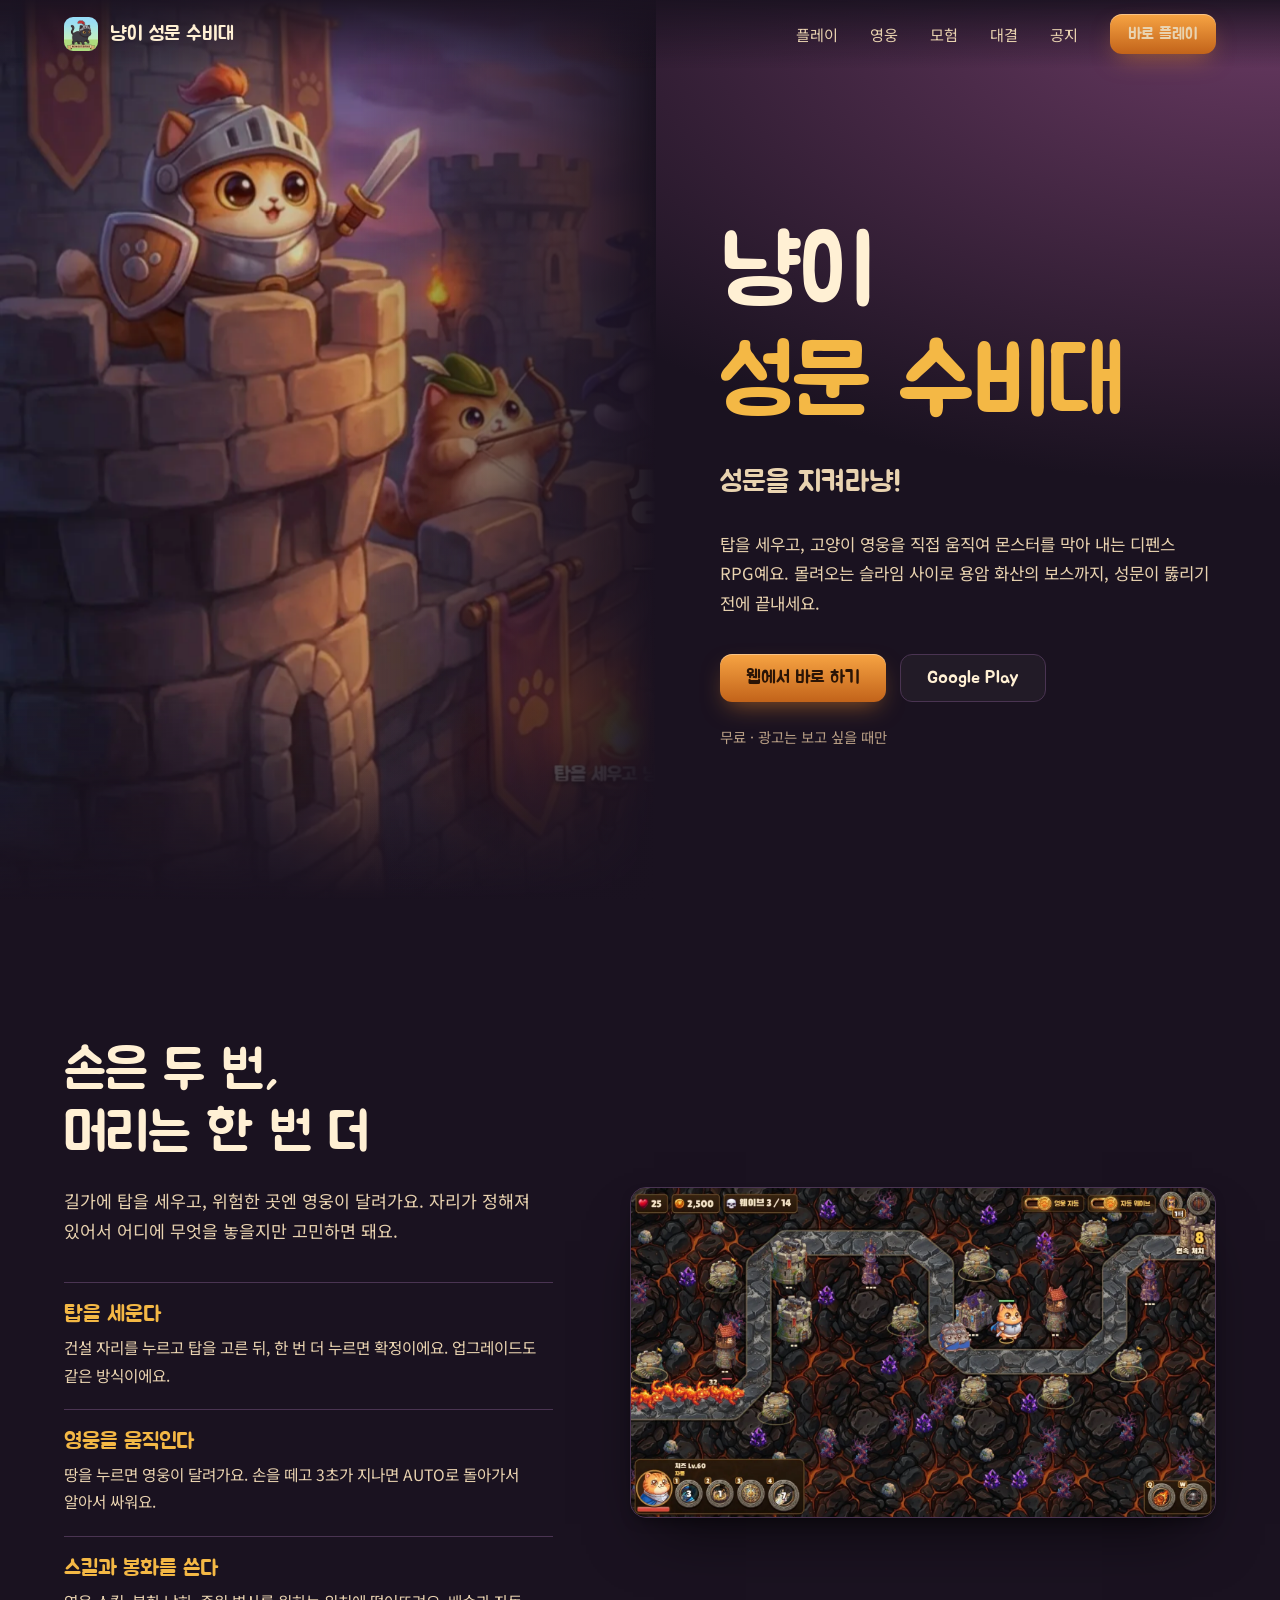
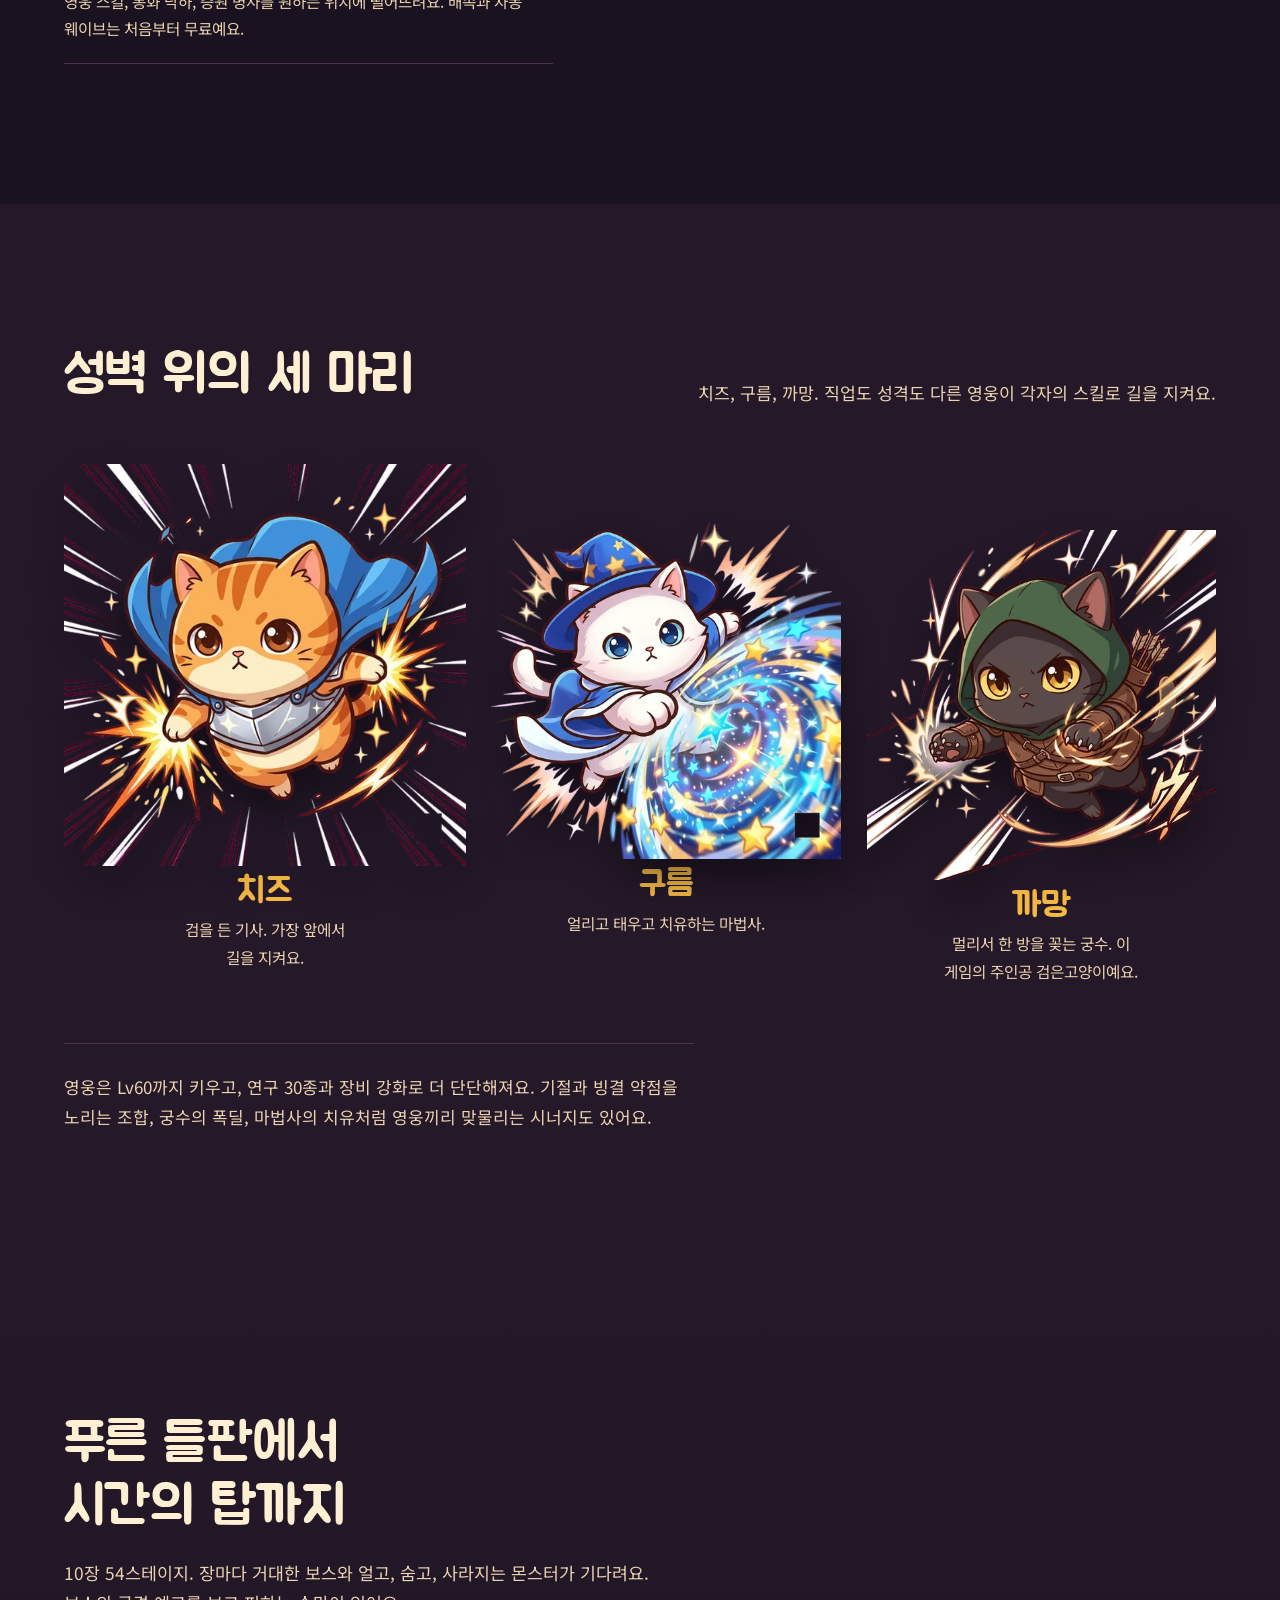
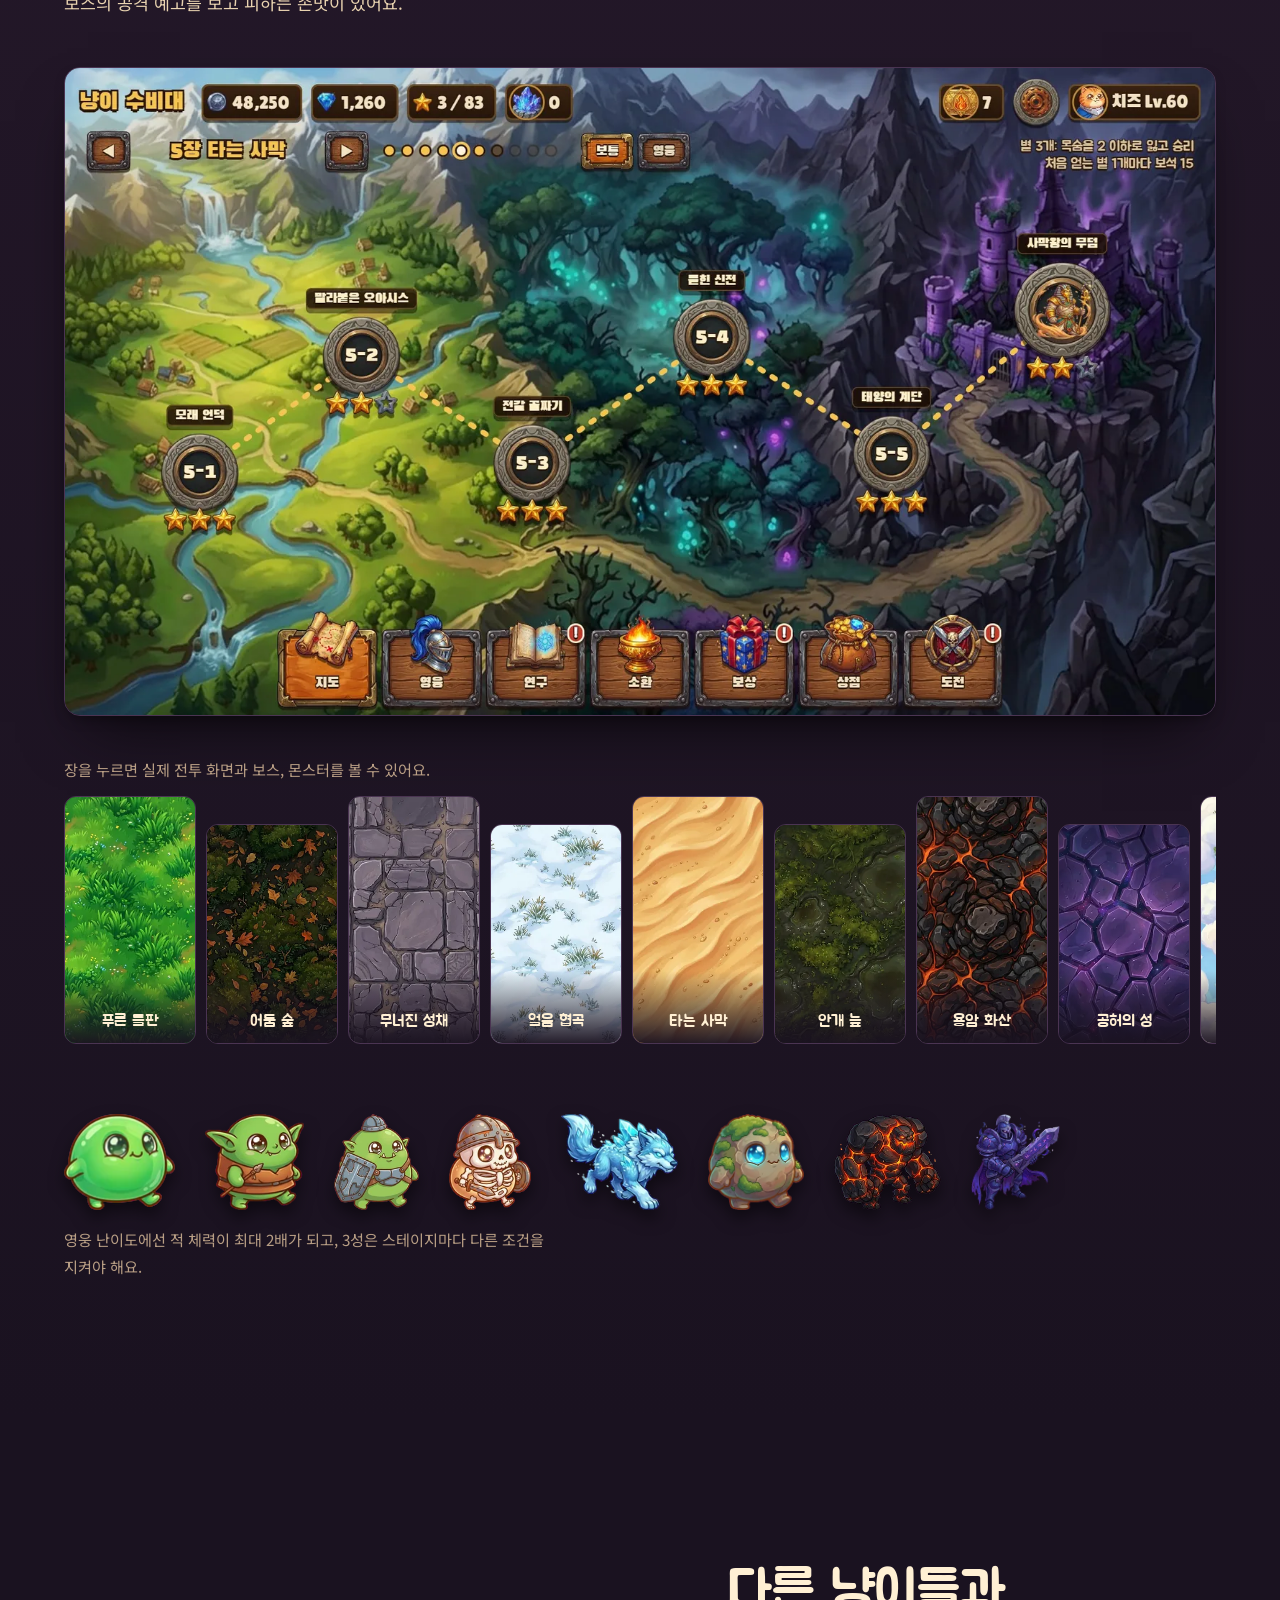
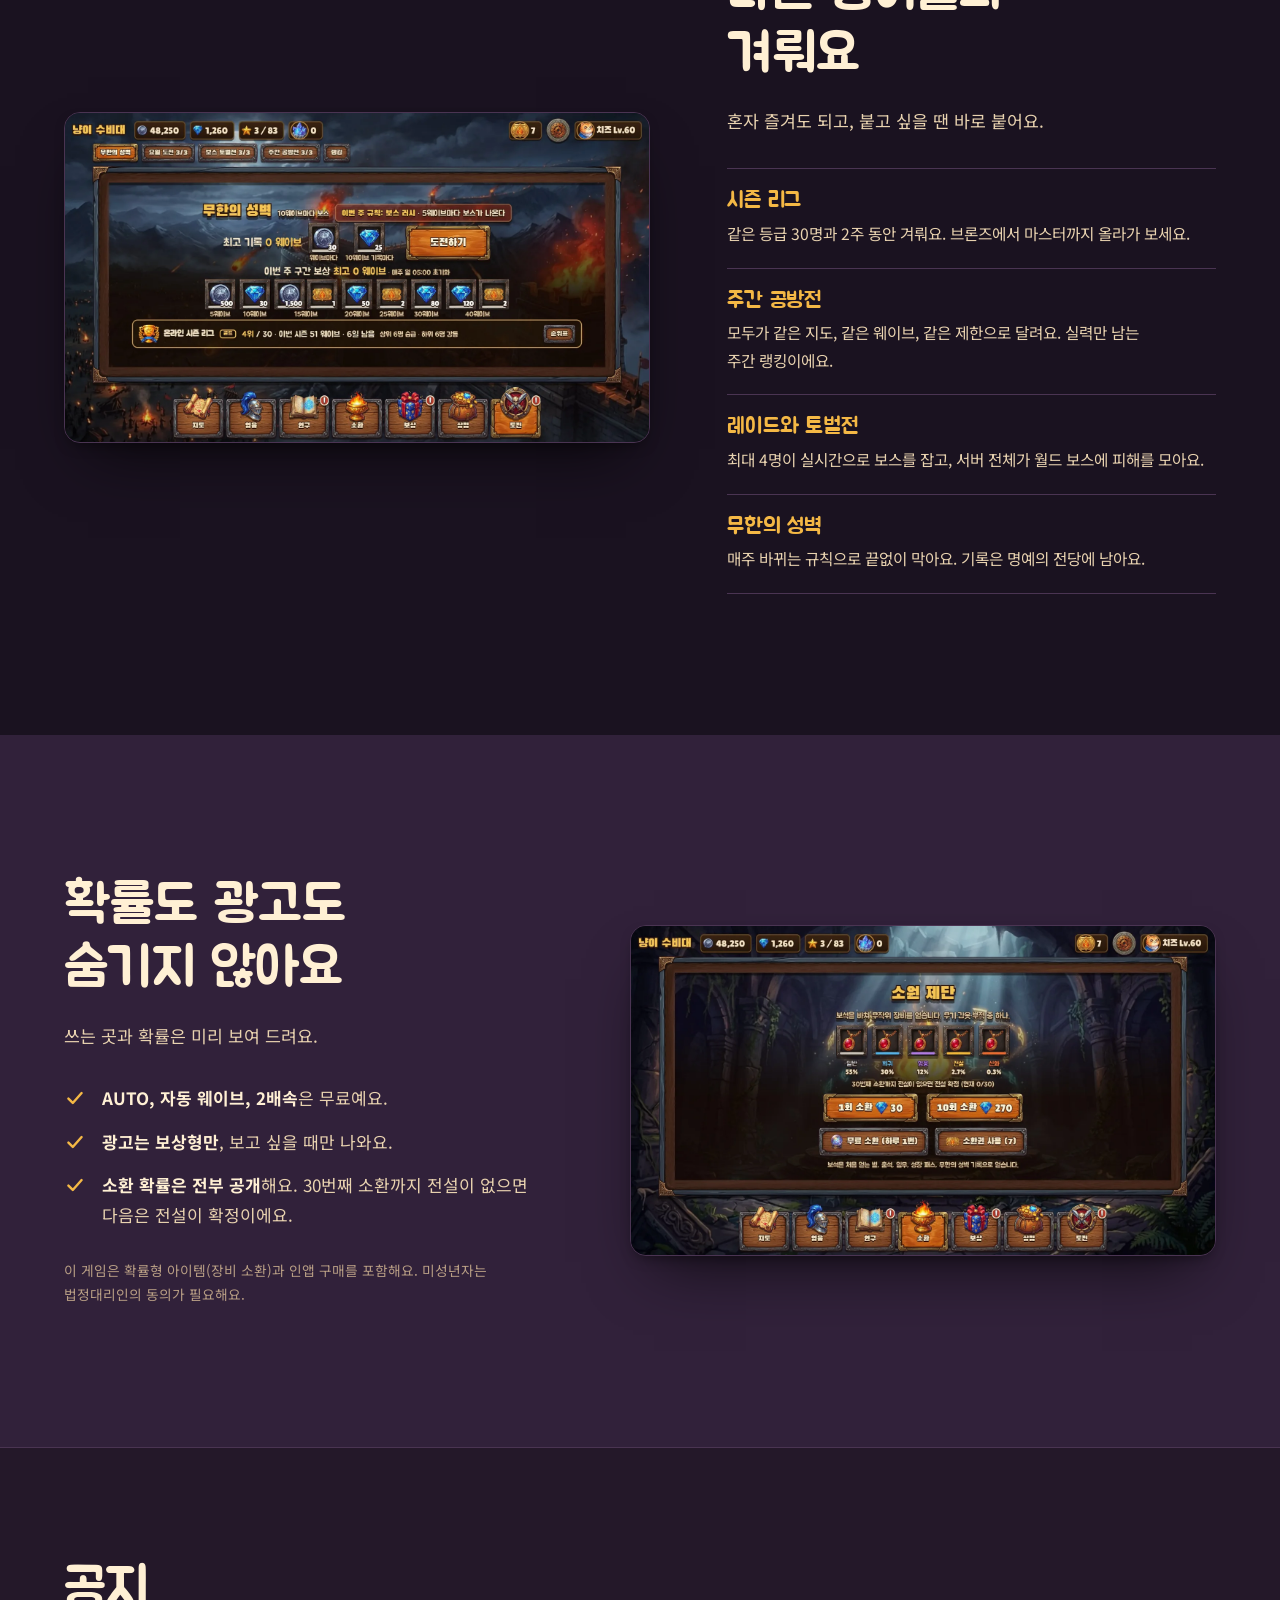
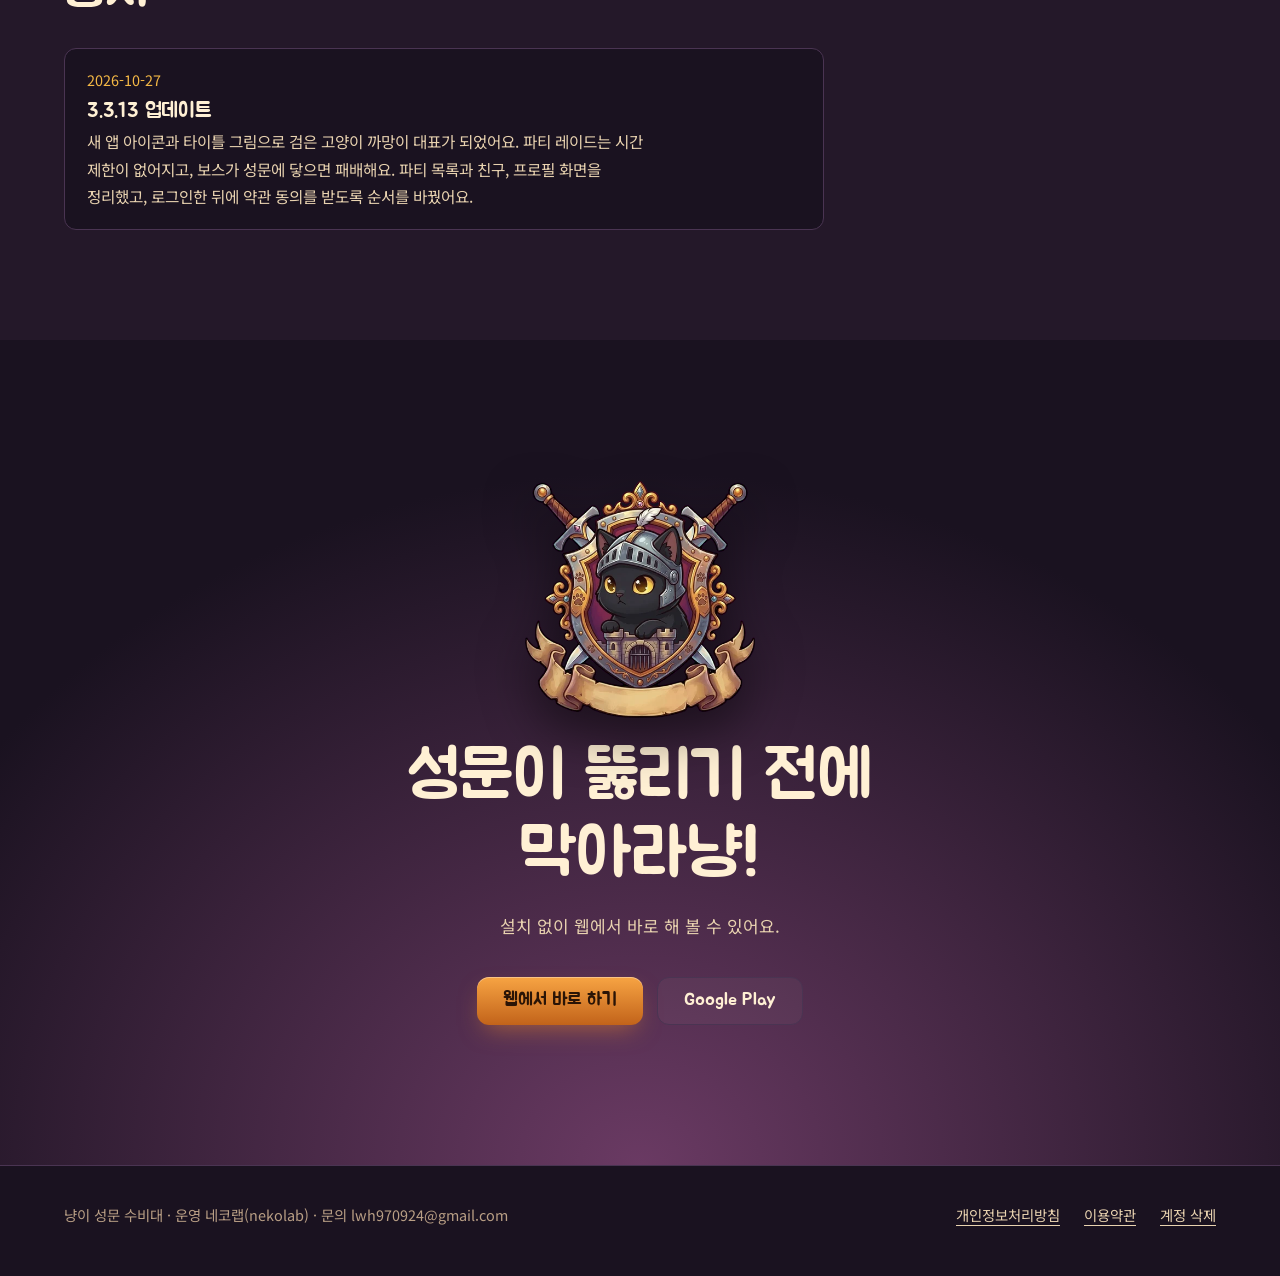
==== commit d4fd3d4f: "fix: 소개 페이지에서 결제 없이 클리어 문구와 화살표 아이콘 제거" ====
--- a/nyangi-gate/index.html
+++ b/nyangi-gate/index.html
@@ -4,7 +4,7 @@
   <meta charset="utf-8">
   <meta name="viewport" content="width=device-width, initial-scale=1">
   <title>냥이 성문 수비대: 고양이 디펜스</title>
-  <meta name="description" content="고양이 영웅과 탑으로 성문을 지키는 모바일 디펜스 RPG. 10장 54스테이지, 온라인 시즌 리그와 주간 공방전. 모든 스테이지는 결제 없이 깰 수 있어요.">
+  <meta name="description" content="고양이 영웅과 탑으로 성문을 지키는 모바일 디펜스 RPG. 10장 54스테이지, 온라인 시즌 리그와 주간 공방전.">
   <meta name="theme-color" content="#1a1220">
   <meta property="og:title" content="냥이 성문 수비대">
   <meta property="og:description" content="고양이 영웅과 탑으로 성문을 지켜라냥!">
@@ -43,11 +43,10 @@
       <p class="hero-sub">탑을 세우고, 고양이 영웅을 직접 움직여 몬스터를 막아 내는 디펜스 RPG예요. 몰려오는 슬라임 사이로 용암 화산의 보스까지, 성문이 뚫리기 전에 끝내세요.</p>
       <div class="hero-cta">
         <a class="btn btn-main" href="https://pabang0620.github.io/nyangi-gate-play/">웹에서 바로 하기
-          <svg viewBox="0 0 20 20" fill="none" stroke="currentColor" stroke-width="2.2" stroke-linecap="round" stroke-linejoin="round" aria-hidden="true"><path d="M4 10h11M10.5 5l5 5-5 5"/></svg>
         </a>
         <a class="btn btn-ghost" href="https://play.google.com/store/apps/details?id=com.nyangi.gate">Google Play</a>
       </div>
-      <p class="hero-note">무료 · 광고는 보고 싶을 때만 · 모든 스테이지 결제 없이 클리어</p>
+      <p class="hero-note">무료 · 광고는 보고 싶을 때만</p>
     </div>
   </div>
 
@@ -171,13 +170,9 @@
   <section class="fair" id="fair">
     <div class="wrap fair-grid">
       <div>
-        <h2>결제 없이도<br>끝까지 가요</h2>
-        <p class="lead">지갑을 열지 않아도 막히지 않게 만들었어요.</p>
+        <h2>확률도 광고도<br>숨기지 않아요</h2>
+        <p class="lead">쓰는 곳과 확률은 미리 보여 드려요.</p>
         <ul>
-          <li>
-            <svg viewBox="0 0 20 20" fill="none" stroke="currentColor" stroke-width="2.2" stroke-linecap="round" stroke-linejoin="round" aria-hidden="true"><path d="M4 10.5l4 4 8-9"/></svg>
-            <span><b>모든 스테이지를 무과금으로</b> 클리어할 수 있어요.</span>
-          </li>
           <li>
             <svg viewBox="0 0 20 20" fill="none" stroke="currentColor" stroke-width="2.2" stroke-linecap="round" stroke-linejoin="round" aria-hidden="true"><path d="M4 10.5l4 4 8-9"/></svg>
             <span><b>AUTO, 자동 웨이브, 2배속</b>은 무료예요.</span>
